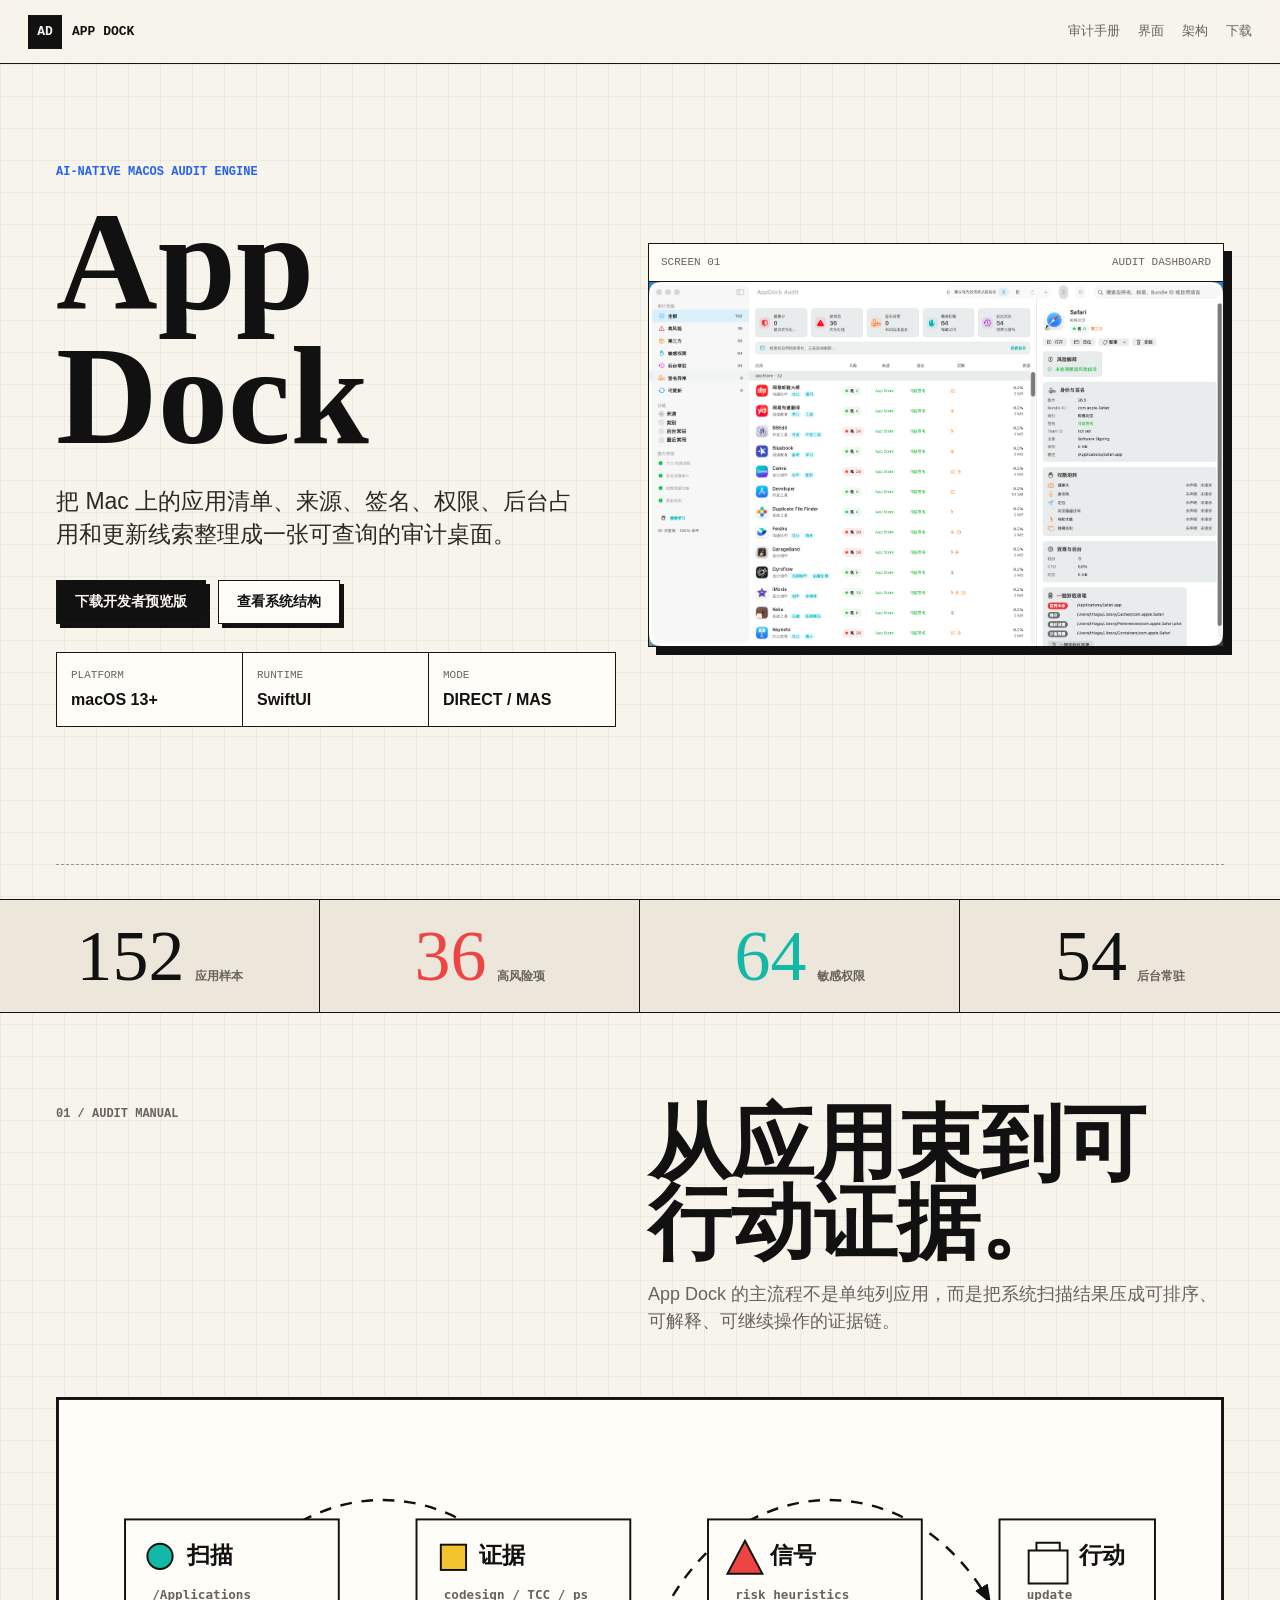
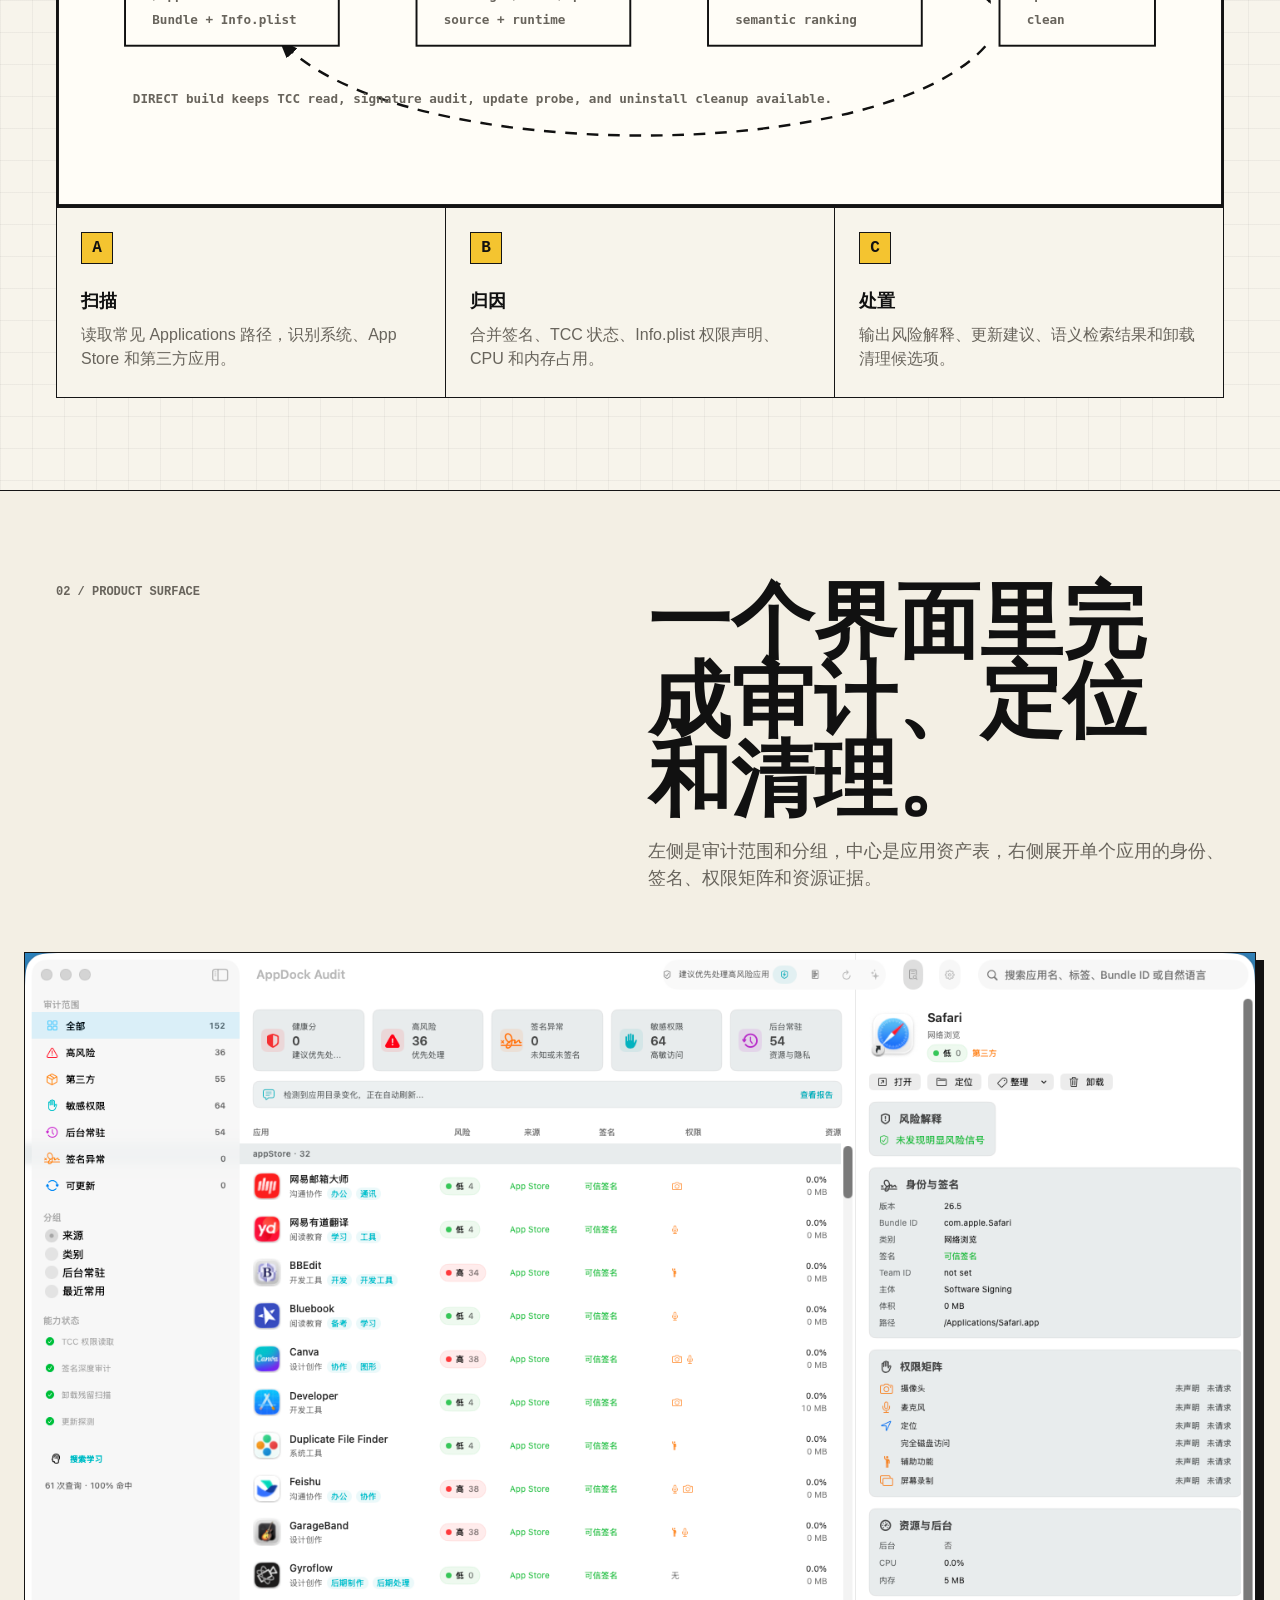
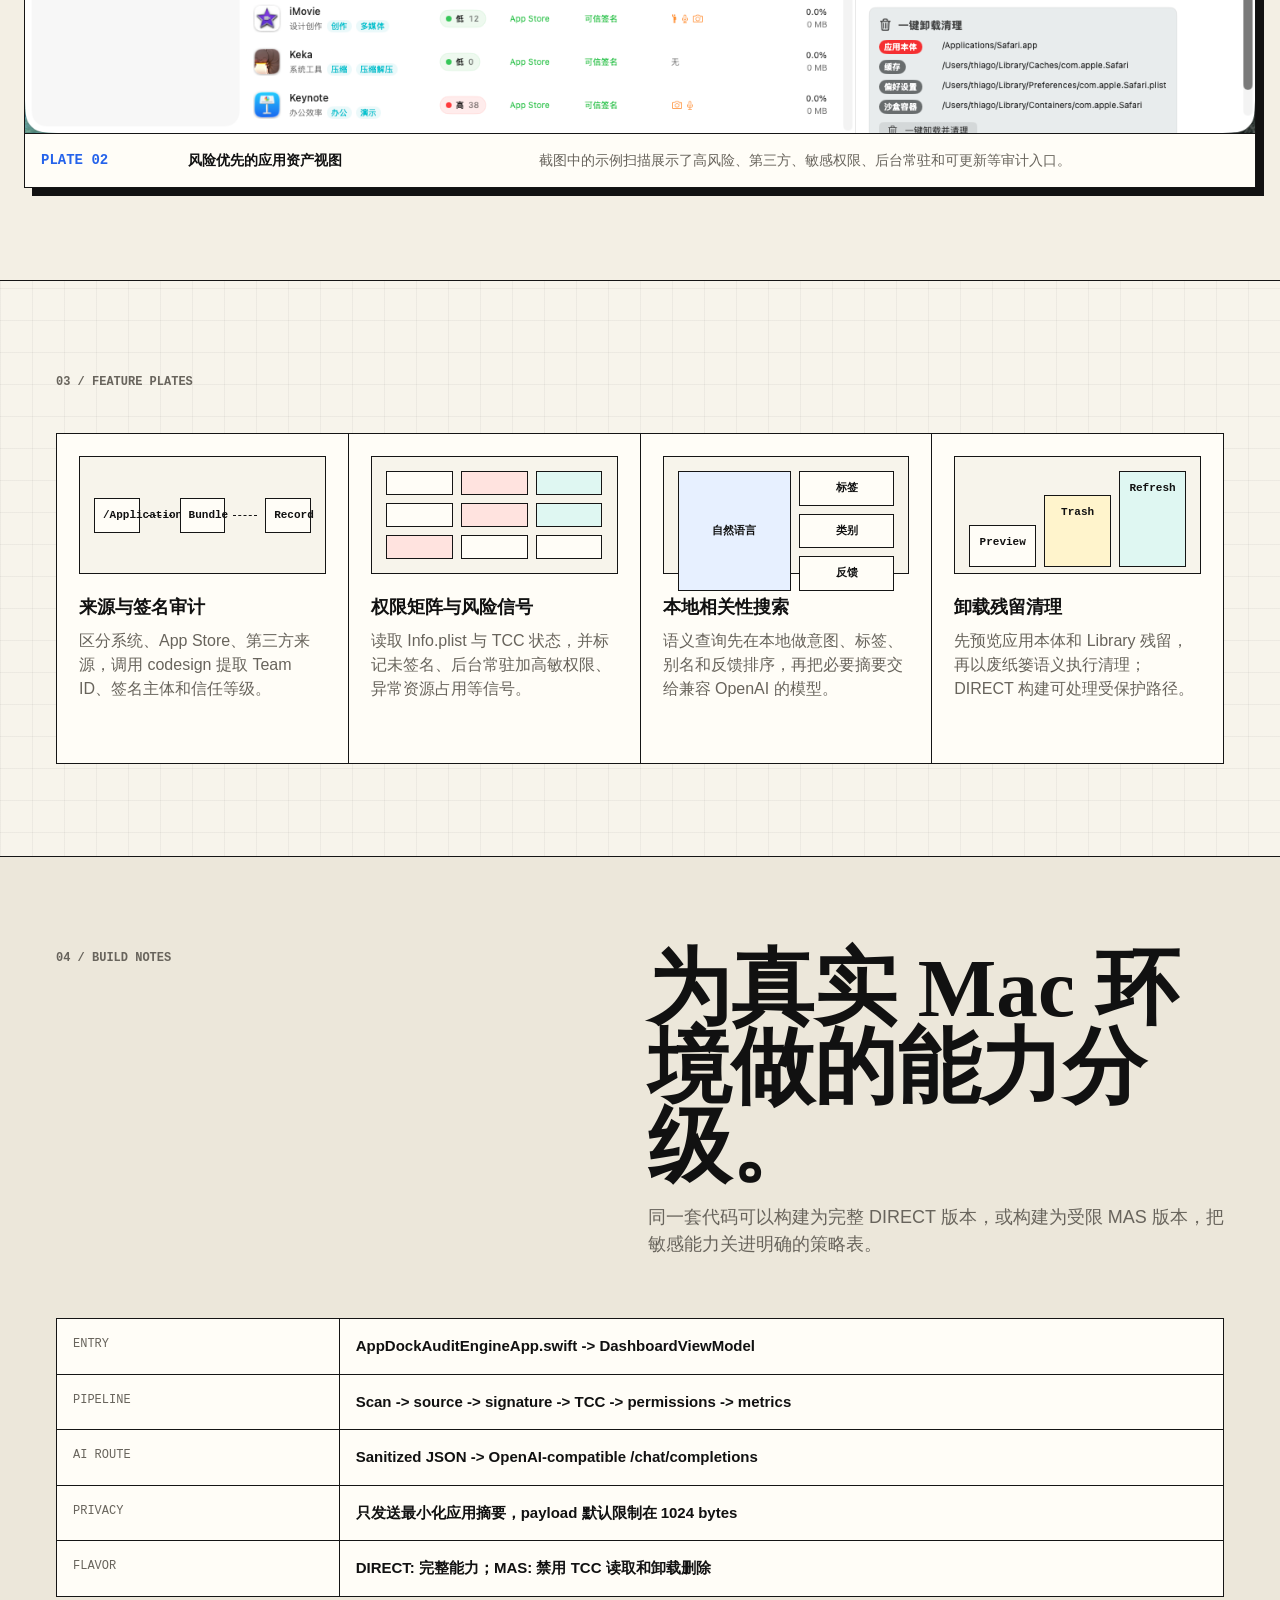
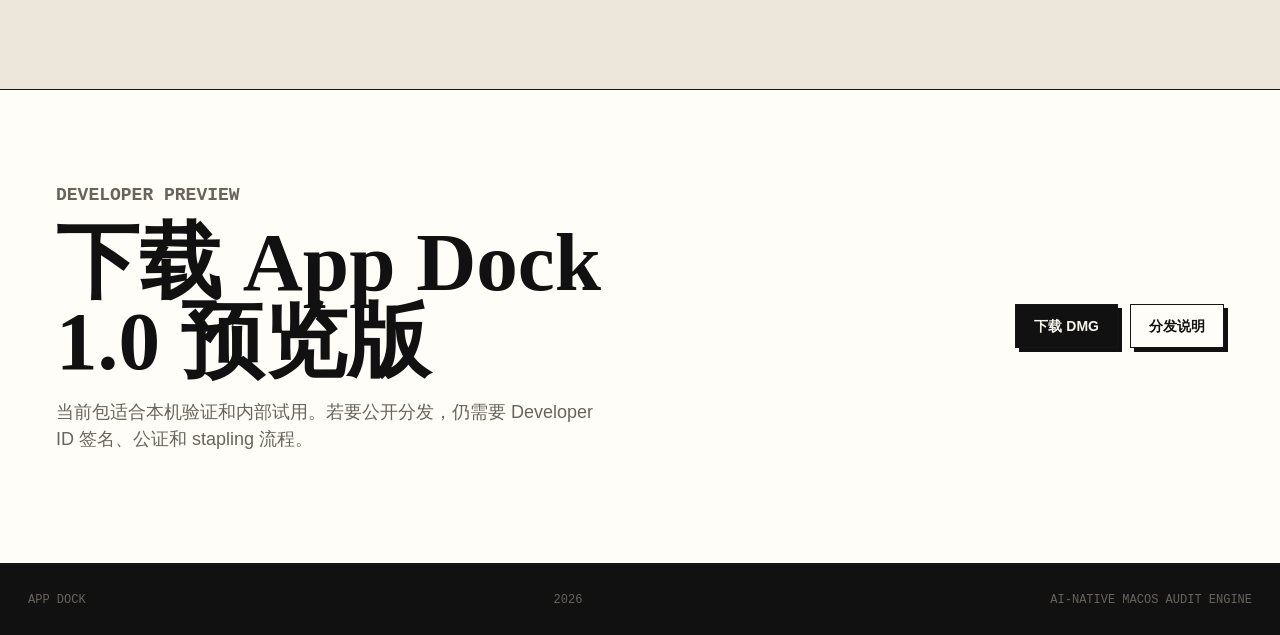
==== site/index.html @ 7a572474 "feat: Add App Dock assets and update project configuration - Added app_dock.png and app-dock dashboa" ====
<!doctype html>
<html lang="zh-CN">
  <head>
    <meta charset="utf-8">
    <meta name="viewport" content="width=device-width, initial-scale=1">
    <title>App Dock - AI-Native macOS App Audit</title>
    <meta
      name="description"
      content="App Dock 是一款 AI-native macOS 应用审计工具，用于扫描应用来源、签名、权限、运行资源，并用语义搜索辅助整理和清理。"
    >
    <meta name="theme-color" content="#f7f4eb">
    <link rel="icon" href="assets/favicon.svg" type="image/svg+xml">
    <link rel="stylesheet" href="styles.css">
    <script>
      document.documentElement.classList.add("js");
    </script>
  </head>
  <body>
    <header class="site-header" aria-label="主导航">
      <a class="wordmark" href="#top" aria-label="App Dock 首页">
        <span class="wordmark-mark">AD</span>
        <span>App Dock</span>
      </a>
      <nav class="nav-links" aria-label="页面导航">
        <a href="#manual">审计手册</a>
        <a href="#screens">界面</a>
        <a href="#architecture">架构</a>
        <a href="#download">下载</a>
      </nav>
    </header>

    <main id="top">
      <section class="hero section-grid">
        <div class="hero-copy reveal">
          <p class="eyebrow">AI-Native macOS Audit Engine</p>
          <h1>App Dock</h1>
          <p class="lede">
            把 Mac 上的应用清单、来源、签名、权限、后台占用和更新线索整理成一张可查询的审计桌面。
          </p>
          <div class="hero-actions">
            <a class="button primary" href="downloads/App-Dock-1.0.dmg">下载开发者预览版</a>
            <a class="button secondary" href="#architecture">查看系统结构</a>
          </div>
          <dl class="hero-facts" aria-label="项目事实">
            <div>
              <dt>Platform</dt>
              <dd>macOS 13+</dd>
            </div>
            <div>
              <dt>Runtime</dt>
              <dd>SwiftUI</dd>
            </div>
            <div>
              <dt>Mode</dt>
              <dd>DIRECT / MAS</dd>
            </div>
          </dl>
        </div>

        <div class="hero-plate reveal" aria-label="App Dock 应用界面截图">
          <div class="plate-label">
            <span>SCREEN 01</span>
            <span>Audit dashboard</span>
          </div>
          <img src="assets/app-dock-dashboard.png" alt="App Dock 审计仪表盘，显示应用列表、风险指标、权限矩阵和一键卸载清理区域">
        </div>
      </section>

      <section class="index-strip" aria-label="示例扫描指标">
        <div>
          <span class="metric-number">152</span>
          <span class="metric-label">应用样本</span>
        </div>
        <div>
          <span class="metric-number danger">36</span>
          <span class="metric-label">高风险项</span>
        </div>
        <div>
          <span class="metric-number accent">64</span>
          <span class="metric-label">敏感权限</span>
        </div>
        <div>
          <span class="metric-number">54</span>
          <span class="metric-label">后台常驻</span>
        </div>
      </section>

      <section id="manual" class="manual-section section-grid">
        <div class="section-kicker reveal">01 / Audit Manual</div>
        <div class="section-heading reveal">
          <h2>从应用束到可行动证据。</h2>
          <p>
            App Dock 的主流程不是单纯列应用，而是把系统扫描结果压成可排序、可解释、可继续操作的证据链。
          </p>
        </div>
        <div class="diagram-panel reveal">
          <img src="assets/audit-loop.svg" alt="App Dock 审计流程图：扫描、证据、信号、行动四个阶段循环">
        </div>
        <div class="chapter-grid reveal">
          <article>
            <span class="chapter-number">A</span>
            <h3>扫描</h3>
            <p>读取常见 Applications 路径，识别系统、App Store 和第三方应用。</p>
          </article>
          <article>
            <span class="chapter-number">B</span>
            <h3>归因</h3>
            <p>合并签名、TCC 状态、Info.plist 权限声明、CPU 和内存占用。</p>
          </article>
          <article>
            <span class="chapter-number">C</span>
            <h3>处置</h3>
            <p>输出风险解释、更新建议、语义检索结果和卸载清理候选项。</p>
          </article>
        </div>
      </section>

      <section id="screens" class="screens-section">
        <div class="section-grid">
          <div class="section-kicker reveal">02 / Product Surface</div>
          <div class="section-heading reveal">
            <h2>一个界面里完成审计、定位和清理。</h2>
            <p>
              左侧是审计范围和分组，中心是应用资产表，右侧展开单个应用的身份、签名、权限矩阵和资源证据。
            </p>
          </div>
        </div>
        <figure class="screenshot-board reveal">
          <img src="assets/app-dock-dashboard.png" alt="App Dock 主界面截图">
          <figcaption>
            <span>Plate 02</span>
            <strong>风险优先的应用资产视图</strong>
            <em>截图中的示例扫描展示了高风险、第三方、敏感权限、后台常驻和可更新等审计入口。</em>
          </figcaption>
        </figure>
      </section>

      <section class="feature-section section-grid">
        <div class="section-kicker reveal">03 / Feature Plates</div>
        <div class="feature-grid">
          <article class="feature-card reveal">
            <div class="mini-diagram source-diagram" aria-hidden="true">
              <span>/Applications</span>
              <i></i>
              <span>Bundle</span>
              <i></i>
              <span>Record</span>
            </div>
            <h3>来源与签名审计</h3>
            <p>区分系统、App Store、第三方来源，调用 codesign 提取 Team ID、签名主体和信任等级。</p>
          </article>
          <article class="feature-card reveal">
            <div class="mini-diagram matrix-diagram" aria-hidden="true">
              <span></span><span></span><span></span>
              <span></span><span></span><span></span>
              <span></span><span></span><span></span>
            </div>
            <h3>权限矩阵与风险信号</h3>
            <p>读取 Info.plist 与 TCC 状态，并标记未签名、后台常驻加高敏权限、异常资源占用等信号。</p>
          </article>
          <article class="feature-card reveal">
            <div class="mini-diagram query-diagram" aria-hidden="true">
              <b>自然语言</b>
              <span>标签</span>
              <span>类别</span>
              <span>反馈</span>
            </div>
            <h3>本地相关性搜索</h3>
            <p>语义查询先在本地做意图、标签、别名和反馈排序，再把必要摘要交给兼容 OpenAI 的模型。</p>
          </article>
          <article class="feature-card reveal">
            <div class="mini-diagram cleanup-diagram" aria-hidden="true">
              <span>Preview</span>
              <span>Trash</span>
              <span>Refresh</span>
            </div>
            <h3>卸载残留清理</h3>
            <p>先预览应用本体和 Library 残留，再以废纸篓语义执行清理；DIRECT 构建可处理受保护路径。</p>
          </article>
        </div>
      </section>

      <section id="architecture" class="architecture-section">
        <div class="section-grid">
          <div class="section-kicker reveal">04 / Build Notes</div>
          <div class="section-heading reveal">
            <h2>为真实 Mac 环境做的能力分级。</h2>
            <p>
              同一套代码可以构建为完整 DIRECT 版本，或构建为受限 MAS 版本，把敏感能力关进明确的策略表。
            </p>
          </div>
          <div class="spec-table reveal" role="table" aria-label="App Dock 技术说明">
            <div role="row">
              <span role="cell">Entry</span>
              <strong role="cell">AppDockAuditEngineApp.swift -> DashboardViewModel</strong>
            </div>
            <div role="row">
              <span role="cell">Pipeline</span>
              <strong role="cell">Scan -> source -> signature -> TCC -> permissions -> metrics</strong>
            </div>
            <div role="row">
              <span role="cell">AI Route</span>
              <strong role="cell">Sanitized JSON -> OpenAI-compatible /chat/completions</strong>
            </div>
            <div role="row">
              <span role="cell">Privacy</span>
              <strong role="cell">只发送最小化应用摘要，payload 默认限制在 1024 bytes</strong>
            </div>
            <div role="row">
              <span role="cell">Flavor</span>
              <strong role="cell">DIRECT: 完整能力；MAS: 禁用 TCC 读取和卸载删除</strong>
            </div>
          </div>
        </div>
      </section>

      <section id="download" class="download-section section-grid">
        <div class="download-copy reveal">
          <p class="eyebrow">Developer Preview</p>
          <h2>下载 App Dock 1.0 预览版</h2>
          <p>
            当前包适合本机验证和内部试用。若要公开分发，仍需要 Developer ID 签名、公证和 stapling 流程。
          </p>
        </div>
        <div class="download-actions reveal">
          <a class="button primary" href="downloads/App-Dock-1.0.dmg">下载 DMG</a>
          <a class="button secondary" href="https://developer.apple.com/documentation/security/notarizing_macos_software_before_distribution">分发说明</a>
        </div>
      </section>
    </main>

    <footer class="site-footer">
      <span>App Dock</span>
      <span>2026</span>
      <span>AI-native macOS audit engine</span>
    </footer>

    <script src="script.js"></script>
  </body>
</html>
---- site/styles.css ----
:root {
  --paper: #f7f4eb;
  --paper-deep: #ece7da;
  --ink: #111111;
  --muted: #68645c;
  --line: #151515;
  --teal: #14b8a6;
  --red: #ef4444;
  --blue: #2563eb;
  --yellow: #f4c430;
  --panel: #fffdf7;
  --shadow: 8px 8px 0 #111111;
}

* {
  box-sizing: border-box;
}

html {
  scroll-behavior: smooth;
}

body {
  margin: 0;
  color: var(--ink);
  background:
    linear-gradient(rgba(17, 17, 17, 0.045) 1px, transparent 1px),
    linear-gradient(90deg, rgba(17, 17, 17, 0.045) 1px, transparent 1px),
    var(--paper);
  background-size: 32px 32px;
  font-family: ui-sans-serif, -apple-system, BlinkMacSystemFont, "SF Pro Text", "PingFang SC", "Segoe UI", sans-serif;
  line-height: 1.5;
}

img {
  display: block;
  max-width: 100%;
}

a {
  color: inherit;
  text-decoration: none;
}

.site-header {
  position: sticky;
  top: 0;
  z-index: 20;
  display: flex;
  align-items: center;
  justify-content: space-between;
  gap: 24px;
  min-height: 64px;
  padding: 0 28px;
  border-bottom: 1px solid var(--line);
  background: rgba(247, 244, 235, 0.92);
  backdrop-filter: blur(14px);
}

.wordmark {
  display: inline-flex;
  align-items: center;
  gap: 10px;
  font-family: ui-monospace, "SFMono-Regular", Menlo, Consolas, monospace;
  font-size: 13px;
  font-weight: 800;
  text-transform: uppercase;
}

.wordmark-mark {
  display: grid;
  place-items: center;
  width: 34px;
  height: 34px;
  border: 1px solid var(--line);
  background: var(--ink);
  color: var(--paper);
}

.nav-links {
  display: flex;
  align-items: center;
  gap: 18px;
  color: var(--muted);
  font-size: 13px;
}

.nav-links a {
  border-bottom: 1px solid transparent;
}

.nav-links a:hover {
  color: var(--ink);
  border-bottom-color: var(--ink);
}

.section-grid {
  display: grid;
  grid-template-columns:
    minmax(24px, 1fr)
    minmax(0, 560px)
    minmax(0, 760px)
    minmax(24px, 1fr);
  column-gap: 32px;
}

.hero {
  min-height: calc(100vh - 64px);
  padding: 54px 0 34px;
  align-items: center;
  border-bottom: 1px solid var(--line);
}

.hero::after {
  content: "";
  grid-column: 2 / 4;
  align-self: end;
  width: 100%;
  height: 1px;
  border-bottom: 1px dashed rgba(17, 17, 17, 0.38);
}

.hero-copy {
  grid-column: 2;
  max-width: 560px;
}

.eyebrow,
.section-kicker,
.plate-label,
.metric-label,
.spec-table span,
.site-footer {
  font-family: ui-monospace, "SFMono-Regular", Menlo, Consolas, monospace;
  letter-spacing: 0;
  text-transform: uppercase;
}

.eyebrow {
  margin: 0 0 14px;
  color: var(--blue);
  font-size: 12px;
  font-weight: 800;
}

h1,
h2,
h3,
p {
  margin-top: 0;
}

h1,
h2 {
  font-family: Georgia, "Times New Roman", "Songti SC", serif;
  font-weight: 700;
  line-height: 0.95;
}

h1 {
  margin-bottom: 22px;
  font-size: clamp(76px, 11vw, 154px);
}

h2 {
  margin-bottom: 18px;
  font-size: clamp(42px, 6.5vw, 86px);
}

h3 {
  margin-bottom: 10px;
  font-size: 18px;
  line-height: 1.25;
}

.lede {
  max-width: 520px;
  margin-bottom: 28px;
  color: #2b2925;
  font-size: 23px;
  line-height: 1.45;
}

.hero-actions,
.download-actions {
  display: flex;
  flex-wrap: wrap;
  gap: 12px;
  margin-bottom: 28px;
}

.button {
  display: inline-flex;
  align-items: center;
  justify-content: center;
  min-height: 44px;
  padding: 0 18px;
  border: 1px solid var(--line);
  box-shadow: 4px 4px 0 var(--ink);
  font-size: 14px;
  font-weight: 800;
  transition: transform 160ms ease, box-shadow 160ms ease, background-color 160ms ease;
}

.button:hover {
  transform: translate(2px, 2px);
  box-shadow: 2px 2px 0 var(--ink);
}

.button.primary {
  background: var(--ink);
  color: var(--paper);
}

.button.secondary {
  background: var(--panel);
}

.hero-facts {
  display: grid;
  grid-template-columns: repeat(3, minmax(0, 1fr));
  gap: 0;
  margin: 0;
  border: 1px solid var(--line);
  background: var(--panel);
}

.hero-facts div {
  min-width: 0;
  padding: 14px;
  border-right: 1px solid var(--line);
}

.hero-facts div:last-child {
  border-right: 0;
}

.hero-facts dt {
  margin-bottom: 5px;
  color: var(--muted);
  font-family: ui-monospace, "SFMono-Regular", Menlo, Consolas, monospace;
  font-size: 11px;
  text-transform: uppercase;
}

.hero-facts dd {
  margin: 0;
  font-weight: 800;
}

.hero-plate {
  grid-column: 3;
  border: 1px solid var(--line);
  background: var(--panel);
  box-shadow: var(--shadow);
}

.plate-label {
  display: flex;
  justify-content: space-between;
  gap: 16px;
  padding: 10px 12px;
  border-bottom: 1px solid var(--line);
  color: var(--muted);
  font-size: 11px;
}

.hero-plate img {
  width: 100%;
  aspect-ratio: 1479 / 938;
  object-fit: cover;
  object-position: left top;
}

.index-strip {
  display: grid;
  grid-template-columns: repeat(4, minmax(0, 1fr));
  border-bottom: 1px solid var(--line);
  background: var(--paper-deep);
}

.index-strip div {
  display: flex;
  align-items: baseline;
  justify-content: center;
  gap: 10px;
  min-height: 104px;
  padding: 20px;
  border-right: 1px solid var(--line);
}

.index-strip div:last-child {
  border-right: 0;
}

.metric-number {
  font-family: Georgia, "Times New Roman", serif;
  font-size: clamp(44px, 6vw, 72px);
  line-height: 1;
}

.metric-number.danger {
  color: var(--red);
}

.metric-number.accent {
  color: var(--teal);
}

.metric-label {
  max-width: 80px;
  color: var(--muted);
  font-size: 12px;
  font-weight: 800;
}

.manual-section,
.feature-section,
.download-section {
  padding: 92px 0;
  border-bottom: 1px solid var(--line);
}

.section-kicker {
  grid-column: 2;
  align-self: start;
  color: var(--muted);
  font-size: 12px;
  font-weight: 800;
}

.section-heading {
  grid-column: 3;
  max-width: 760px;
}

.section-heading p,
.download-copy p {
  max-width: 680px;
  color: var(--muted);
  font-size: 18px;
}

.diagram-panel {
  grid-column: 2 / 4;
  margin-top: 44px;
  border: 1px solid var(--line);
  background: var(--panel);
}

.diagram-panel img {
  width: 100%;
}

.chapter-grid {
  grid-column: 2 / 4;
  display: grid;
  grid-template-columns: repeat(3, minmax(0, 1fr));
  border-right: 1px solid var(--line);
  border-bottom: 1px solid var(--line);
  background: var(--paper);
}

.chapter-grid article {
  min-height: 190px;
  padding: 24px;
  border-top: 1px solid var(--line);
  border-left: 1px solid var(--line);
}

.chapter-number {
  display: inline-grid;
  place-items: center;
  width: 32px;
  height: 32px;
  margin-bottom: 26px;
  border: 1px solid var(--line);
  background: var(--yellow);
  font-family: ui-monospace, "SFMono-Regular", Menlo, Consolas, monospace;
  font-weight: 900;
}

.chapter-grid p,
.feature-card p {
  margin-bottom: 0;
  color: var(--muted);
}

.screens-section {
  padding: 92px 0;
  border-bottom: 1px solid var(--line);
  background: #f3efe4;
}

.screenshot-board {
  width: min(1320px, calc(100% - 48px));
  margin: 42px auto 0;
  border: 1px solid var(--line);
  background: var(--panel);
  box-shadow: var(--shadow);
}

.screenshot-board img {
  width: 100%;
  border-bottom: 1px solid var(--line);
}

.screenshot-board figcaption {
  display: grid;
  grid-template-columns: minmax(96px, 0.28fr) minmax(180px, 0.72fr) minmax(260px, 1.5fr);
  gap: 16px;
  margin: 0;
  padding: 16px;
  color: var(--muted);
  font-size: 14px;
}

.screenshot-board figcaption span {
  color: var(--blue);
  font-family: ui-monospace, "SFMono-Regular", Menlo, Consolas, monospace;
  font-weight: 900;
  text-transform: uppercase;
}

.screenshot-board figcaption strong {
  color: var(--ink);
}

.screenshot-board figcaption em {
  font-style: normal;
}

.feature-grid {
  grid-column: 2 / 4;
  display: grid;
  grid-template-columns: repeat(4, minmax(0, 1fr));
  gap: 0;
  margin-top: 42px;
  border-right: 1px solid var(--line);
  border-bottom: 1px solid var(--line);
}

.feature-card {
  min-height: 330px;
  padding: 22px;
  border-top: 1px solid var(--line);
  border-left: 1px solid var(--line);
  background: var(--panel);
}

.mini-diagram {
  height: 118px;
  margin-bottom: 22px;
  border: 1px solid var(--line);
  background: var(--paper);
}

.source-diagram {
  display: grid;
  grid-template-columns: 1fr 24px 1fr 24px 1fr;
  align-items: center;
  gap: 8px;
  padding: 14px;
}

.source-diagram span,
.cleanup-diagram span,
.query-diagram span,
.query-diagram b {
  min-width: 0;
  border: 1px solid var(--line);
  background: var(--panel);
  padding: 8px;
  font-family: ui-monospace, "SFMono-Regular", Menlo, Consolas, monospace;
  font-size: 11px;
  font-weight: 800;
  text-align: center;
}

.source-diagram i {
  display: block;
  height: 1px;
  border-top: 1px dashed var(--line);
}

.matrix-diagram {
  display: grid;
  grid-template-columns: repeat(3, 1fr);
  gap: 8px;
  padding: 14px;
}

.matrix-diagram span {
  border: 1px solid var(--line);
  background: var(--panel);
}

.matrix-diagram span:nth-child(2),
.matrix-diagram span:nth-child(5),
.matrix-diagram span:nth-child(7) {
  background: #ffe3df;
}

.matrix-diagram span:nth-child(3),
.matrix-diagram span:nth-child(6) {
  background: #dff7f2;
}

.query-diagram {
  display: grid;
  grid-template-columns: 1.2fr 1fr;
  gap: 8px;
  padding: 14px;
}

.query-diagram b {
  grid-row: span 3;
  display: grid;
  place-items: center;
  background: #e7f0ff;
}

.cleanup-diagram {
  display: grid;
  grid-template-columns: repeat(3, 1fr);
  align-items: end;
  gap: 8px;
  padding: 14px;
}

.cleanup-diagram span:nth-child(1) {
  min-height: 42px;
}

.cleanup-diagram span:nth-child(2) {
  min-height: 72px;
  background: #fff4cc;
}

.cleanup-diagram span:nth-child(3) {
  min-height: 96px;
  background: #dff7f2;
}

.architecture-section {
  padding: 92px 0;
  border-bottom: 1px solid var(--line);
  background: var(--paper-deep);
}

.spec-table {
  grid-column: 2 / 4;
  margin-top: 42px;
  border-top: 1px solid var(--line);
  background: var(--panel);
}

.spec-table div {
  display: grid;
  grid-template-columns: minmax(160px, 0.32fr) minmax(0, 1fr);
  border-right: 1px solid var(--line);
  border-bottom: 1px solid var(--line);
  border-left: 1px solid var(--line);
}

.spec-table span,
.spec-table strong {
  padding: 16px;
}

.spec-table span {
  border-right: 1px solid var(--line);
  color: var(--muted);
  font-size: 12px;
}

.spec-table strong {
  font-size: 15px;
}

.download-section {
  align-items: center;
  background: var(--panel);
}

.download-copy {
  grid-column: 2 / 3;
}

.download-actions {
  grid-column: 3 / 4;
  justify-content: end;
  margin-bottom: 0;
}

.site-footer {
  display: flex;
  flex-wrap: wrap;
  justify-content: space-between;
  gap: 12px;
  padding: 26px 28px;
  border-top: 1px solid var(--line);
  color: var(--muted);
  background: var(--ink);
  font-size: 12px;
}

.js .reveal {
  opacity: 0;
  transform: translateY(18px);
  transition: opacity 600ms ease, transform 600ms ease;
}

.js .reveal.is-visible {
  opacity: 1;
  transform: translateY(0);
}

@media (prefers-reduced-motion: reduce) {
  html {
    scroll-behavior: auto;
  }

  *,
  *::before,
  *::after {
    animation-duration: 1ms !important;
    animation-iteration-count: 1 !important;
    transition-duration: 1ms !important;
  }

  .js .reveal {
    opacity: 1;
    transform: none;
  }
}

@media (max-width: 1120px) {
  .section-grid {
    grid-template-columns: 24px 1fr 24px;
  }

  .hero {
    row-gap: 34px;
  }

  .hero-copy,
  .hero-plate,
  .section-kicker,
  .section-heading,
  .diagram-panel,
  .chapter-grid,
  .feature-grid,
  .spec-table,
  .download-copy,
  .download-actions {
    grid-column: 2;
  }

  .hero::after {
    grid-column: 2;
  }

  .feature-grid {
    grid-template-columns: repeat(2, minmax(0, 1fr));
  }

  .download-actions {
    justify-content: start;
    margin-top: 18px;
  }
}

@media (max-width: 760px) {
  .site-header {
    align-items: flex-start;
    flex-direction: column;
    min-height: 0;
    padding: 14px 18px;
  }

  .nav-links {
    width: 100%;
    overflow-x: auto;
    padding-bottom: 2px;
  }

  .hero {
    min-height: auto;
    padding-top: 38px;
  }

  h1 {
    font-size: clamp(64px, 21vw, 104px);
  }

  h2 {
    font-size: clamp(38px, 13vw, 62px);
  }

  .lede {
    font-size: 19px;
  }

  .hero-facts,
  .index-strip,
  .chapter-grid,
  .feature-grid {
    grid-template-columns: 1fr;
  }

  .hero-facts div {
    border-right: 0;
    border-bottom: 1px solid var(--line);
  }

  .hero-facts div:last-child {
    border-bottom: 0;
  }

  .index-strip div {
    justify-content: flex-start;
    min-height: 88px;
    border-right: 0;
    border-bottom: 1px solid var(--line);
  }

  .index-strip div:last-child {
    border-bottom: 0;
  }

  .manual-section,
  .feature-section,
  .screens-section,
  .architecture-section,
  .download-section {
    padding: 62px 0;
  }

  .screenshot-board {
    width: calc(100% - 32px);
    box-shadow: 5px 5px 0 var(--ink);
  }

  .screenshot-board figcaption,
  .spec-table div {
    grid-template-columns: 1fr;
  }

  .spec-table span {
    border-right: 0;
    border-bottom: 1px solid var(--line);
  }

  .button {
    width: 100%;
  }
}
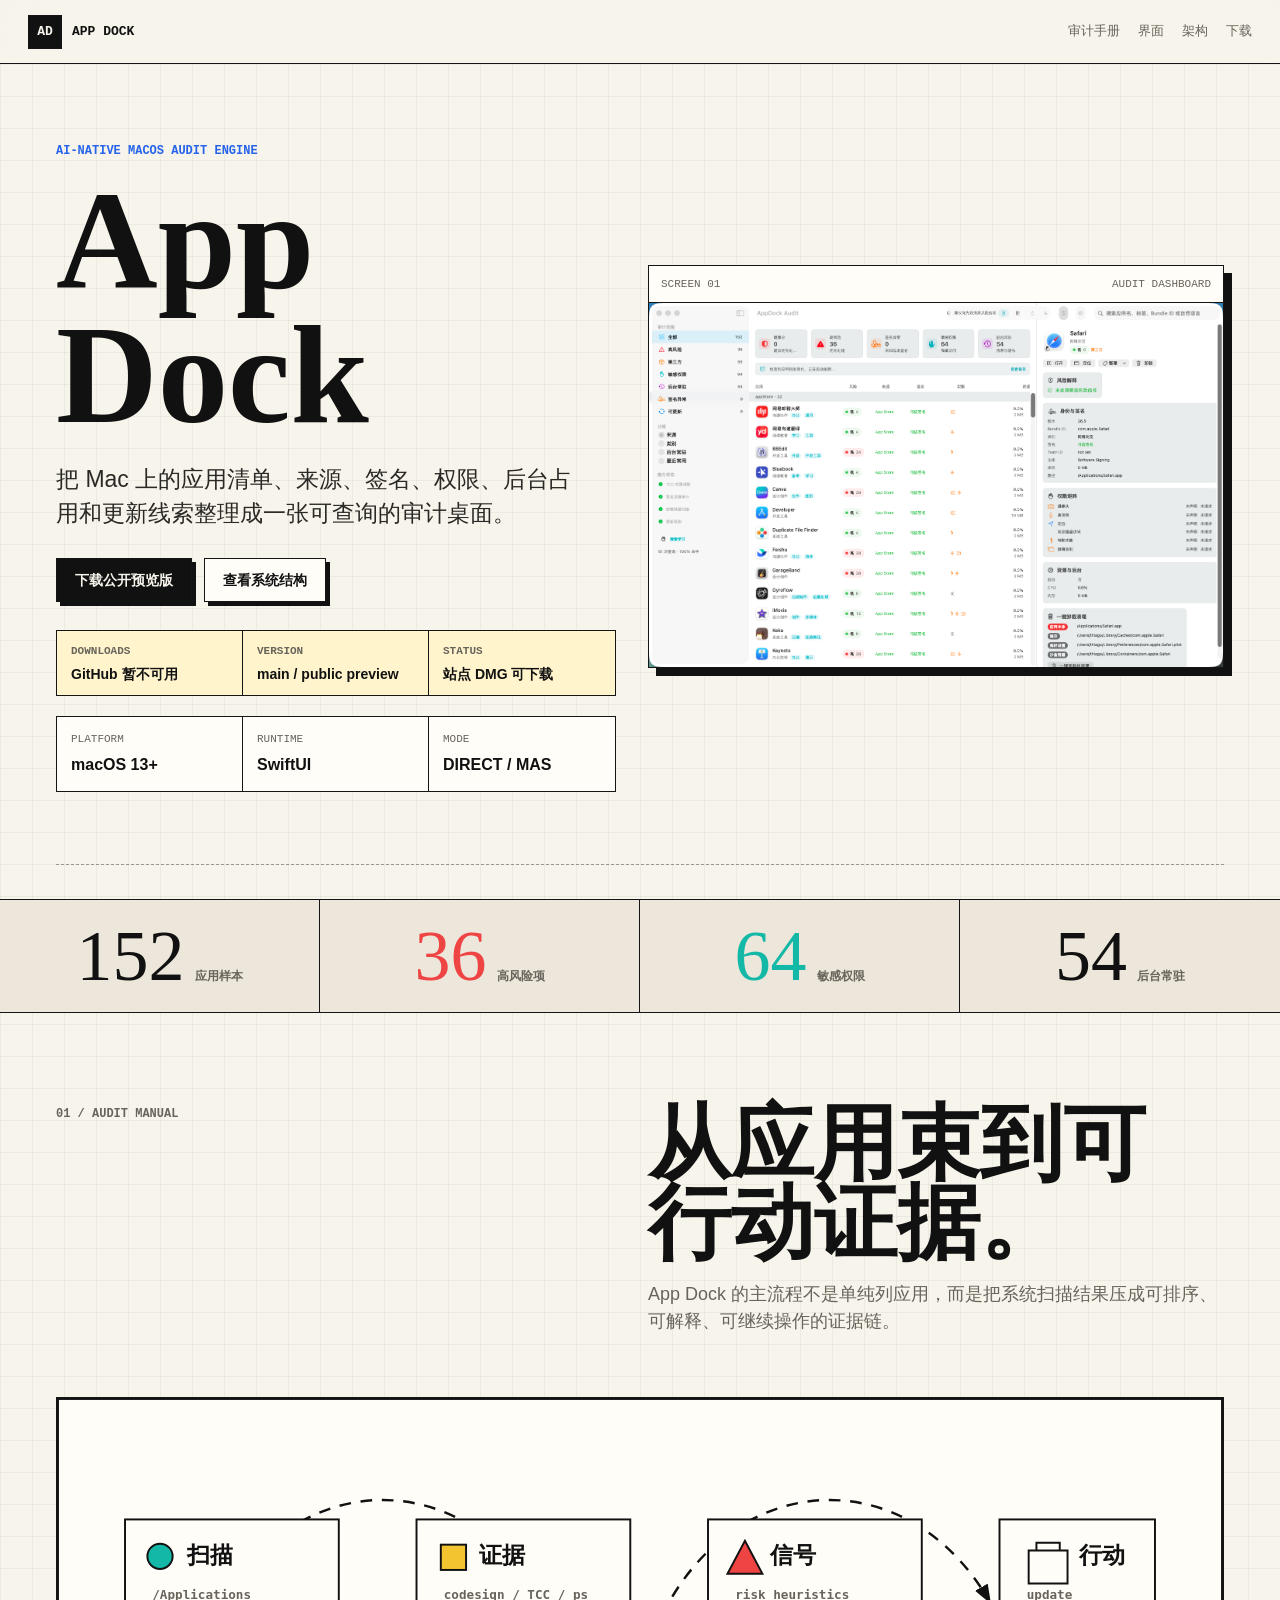
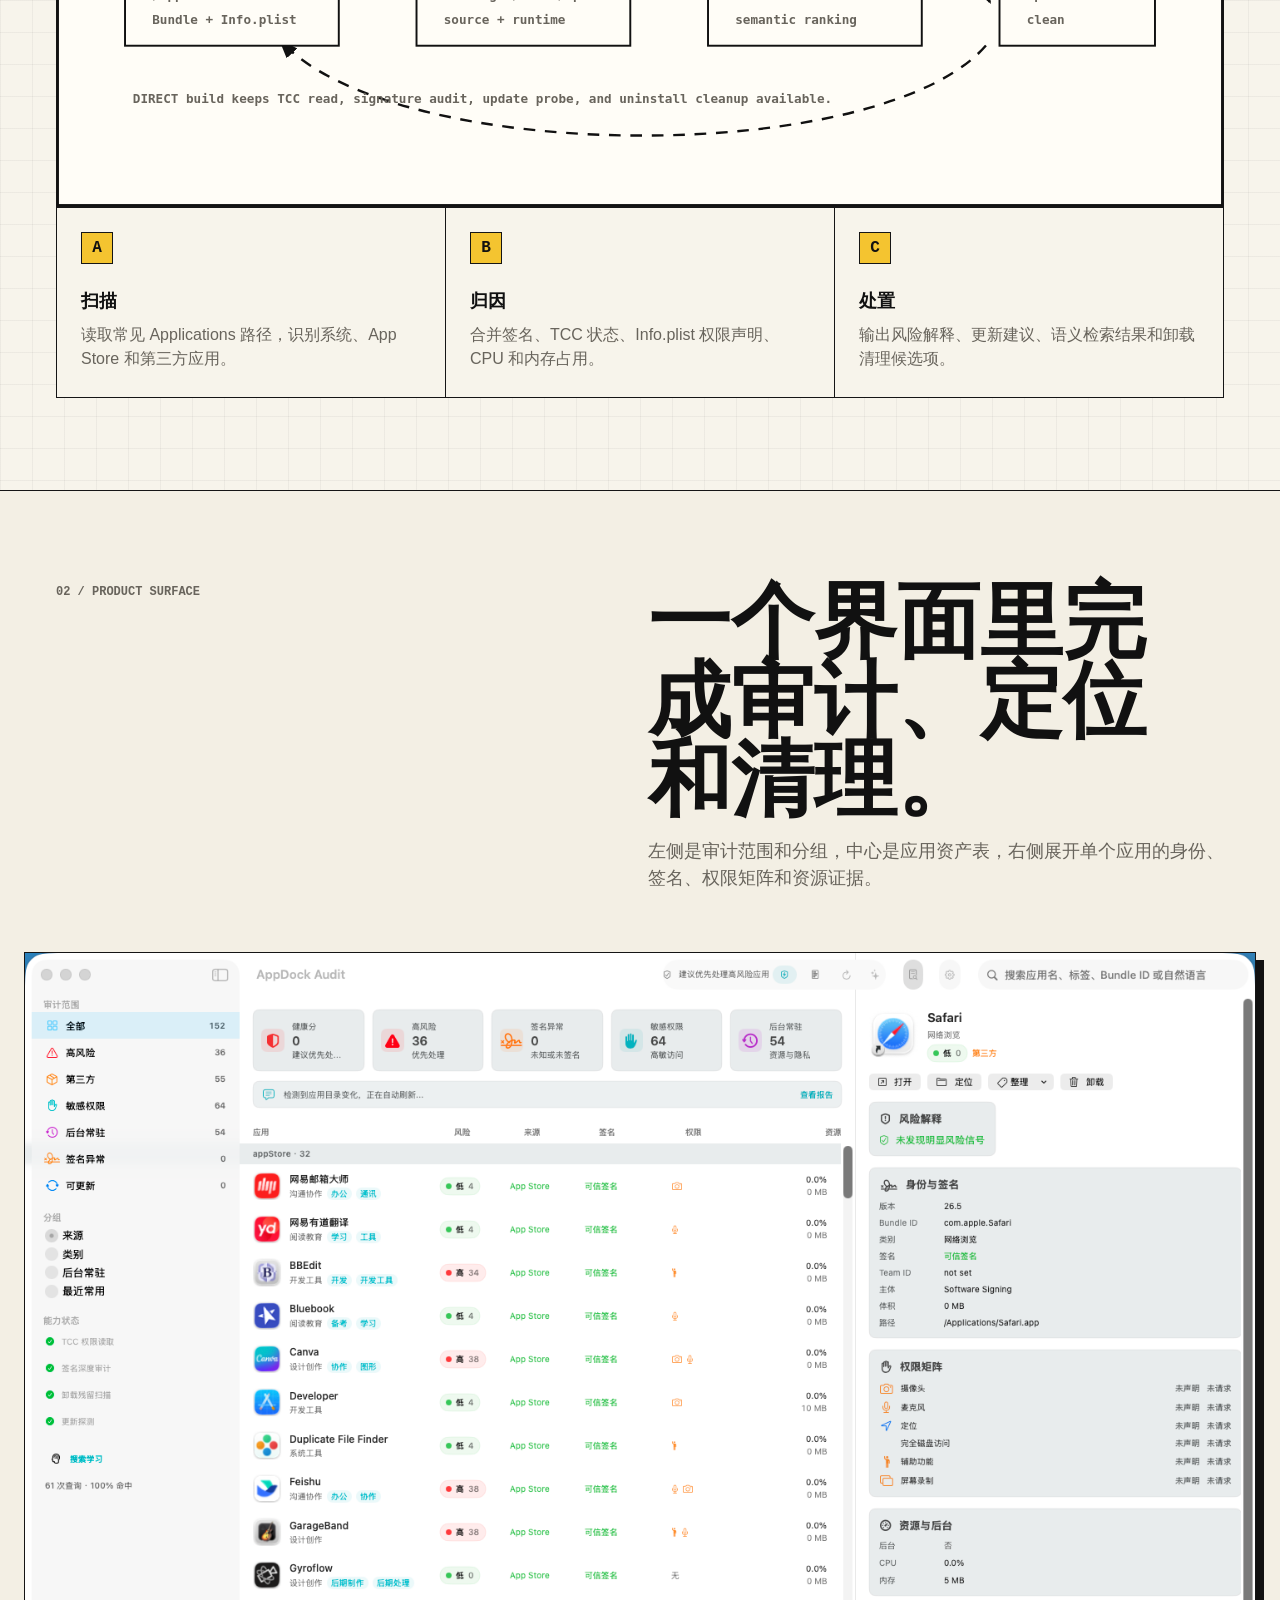
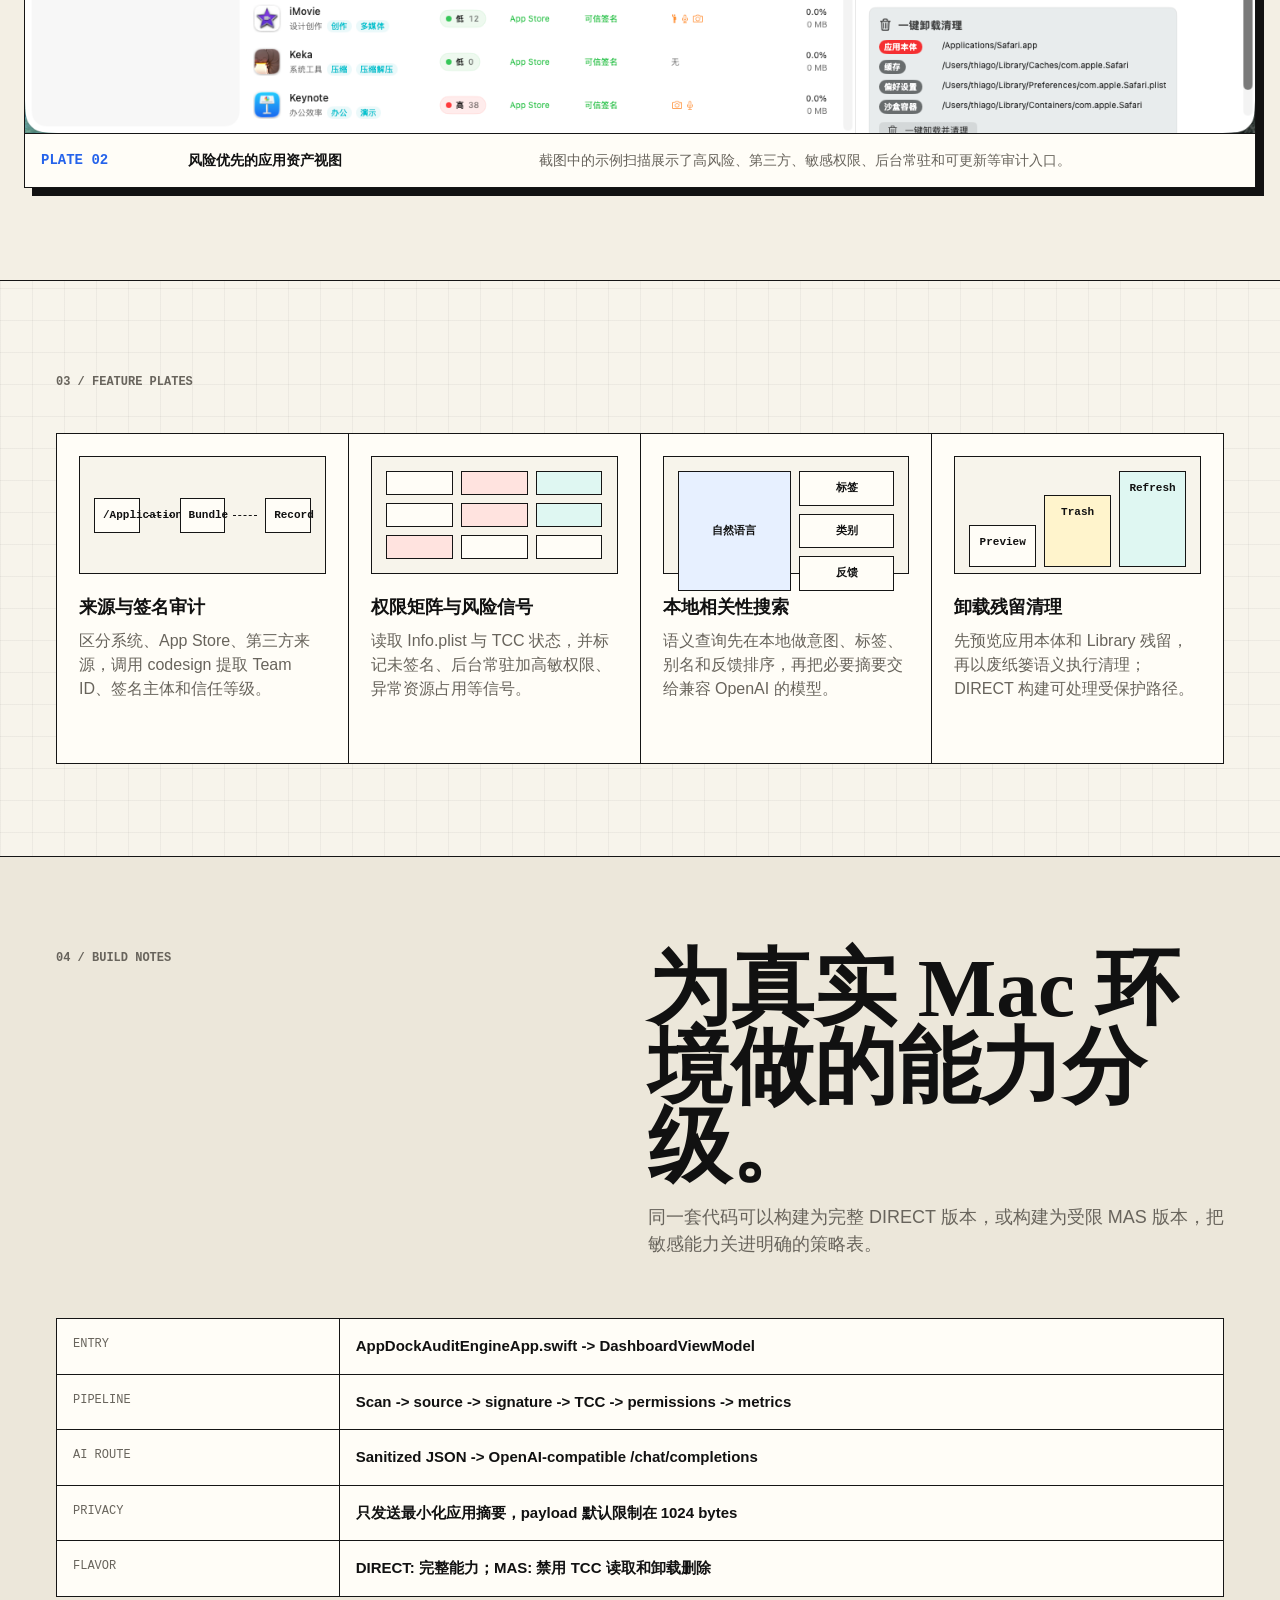
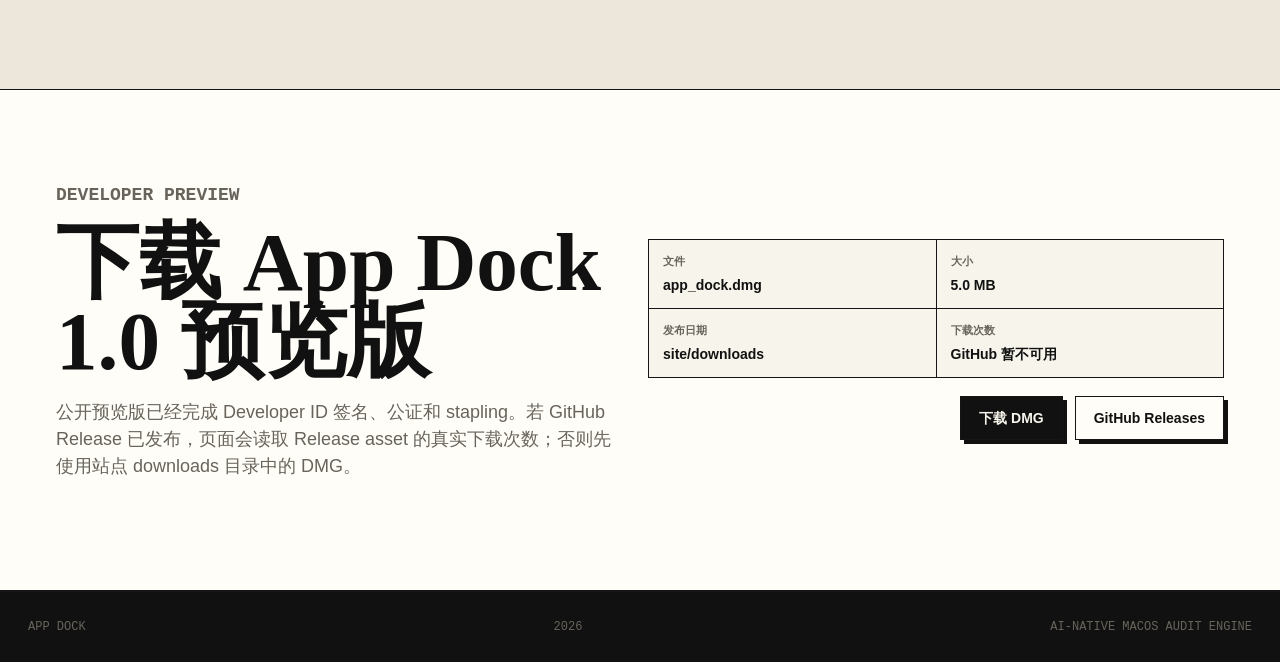
==== commit 223aea75: "feat: Update site with release information and download links, add new assets" ====
--- a/site/index.html
+++ b/site/index.html
@@ -6,7 +6,7 @@
     <title>App Dock - AI-Native macOS App Audit</title>
     <meta
       name="description"
-      content="App Dock 是一款 AI-native macOS 应用审计工具，用于扫描应用来源、签名、权限、运行资源，并用语义搜索辅助整理和清理。"
+      content="App Dock 是一款 AI-native macOS 应用审计工具，公开预览版已完成 Developer ID 签名、公证和 stapling，可从 GitHub Release 下载。"
     >
     <meta name="theme-color" content="#f7f4eb">
     <link rel="icon" href="assets/favicon.svg" type="image/svg+xml">
@@ -38,8 +38,22 @@
             把 Mac 上的应用清单、来源、签名、权限、后台占用和更新线索整理成一张可查询的审计桌面。
           </p>
           <div class="hero-actions">
-            <a class="button primary" href="downloads/App-Dock-1.0.dmg">下载开发者预览版</a>
+            <a class="button primary" href="https://github.com/REPOSITORY_OWNER/app_dock/releases" data-release-download>下载公开预览版</a>
             <a class="button secondary" href="#architecture">查看系统结构</a>
+          </div>
+          <div class="release-panel" aria-live="polite">
+            <div>
+              <span>Downloads</span>
+              <strong data-release-count>读取中</strong>
+            </div>
+            <div>
+              <span>Version</span>
+              <strong data-release-version>GitHub Release</strong>
+            </div>
+            <div>
+              <span>Status</span>
+              <strong data-release-status>公开预览版</strong>
+            </div>
           </div>
           <dl class="hero-facts" aria-label="项目事实">
             <div>
@@ -219,12 +233,32 @@
           <p class="eyebrow">Developer Preview</p>
           <h2>下载 App Dock 1.0 预览版</h2>
           <p>
-            当前包适合本机验证和内部试用。若要公开分发，仍需要 Developer ID 签名、公证和 stapling 流程。
+            公开预览版已经完成 Developer ID 签名、公证和 stapling。若 GitHub Release 已发布，页面会读取 Release asset 的真实下载次数；否则先使用站点 downloads 目录中的 DMG。
           </p>
         </div>
-        <div class="download-actions reveal">
-          <a class="button primary" href="downloads/App-Dock-1.0.dmg">下载 DMG</a>
-          <a class="button secondary" href="https://developer.apple.com/documentation/security/notarizing_macos_software_before_distribution">分发说明</a>
+        <div class="download-panel reveal">
+          <div class="release-ledger" aria-live="polite">
+            <div>
+              <span>文件</span>
+              <strong data-release-filename>正在读取 GitHub Release</strong>
+            </div>
+            <div>
+              <span>大小</span>
+              <strong data-release-size>--</strong>
+            </div>
+            <div>
+              <span>发布日期</span>
+              <strong data-release-date>--</strong>
+            </div>
+            <div>
+              <span>下载次数</span>
+              <strong data-release-count>读取中</strong>
+            </div>
+          </div>
+          <div class="download-actions">
+            <a class="button primary" href="https://github.com/REPOSITORY_OWNER/app_dock/releases" data-release-download>下载 DMG</a>
+            <a class="button secondary" href="https://github.com/REPOSITORY_OWNER/app_dock/releases" data-release-link>GitHub Releases</a>
+          </div>
         </div>
       </section>
     </main>
--- a/site/styles.css
+++ b/site/styles.css
@@ -216,6 +216,44 @@
   background: var(--panel);
 }
 
+.release-panel {
+  display: grid;
+  grid-template-columns: repeat(3, minmax(0, 1fr));
+  margin-bottom: 20px;
+  border: 1px solid var(--line);
+  background: #fff4cc;
+}
+
+.release-panel div {
+  min-width: 0;
+  padding: 12px 14px;
+  border-right: 1px solid var(--line);
+}
+
+.release-panel div:last-child {
+  border-right: 0;
+}
+
+.release-panel span,
+.release-ledger span {
+  display: block;
+  margin-bottom: 6px;
+  color: var(--muted);
+  font-family: ui-monospace, "SFMono-Regular", Menlo, Consolas, monospace;
+  font-size: 11px;
+  font-weight: 800;
+  text-transform: uppercase;
+}
+
+.release-panel strong,
+.release-ledger strong {
+  display: block;
+  min-width: 0;
+  overflow-wrap: anywhere;
+  font-size: 14px;
+  line-height: 1.25;
+}
+
 .hero-facts {
   display: grid;
   grid-template-columns: repeat(3, minmax(0, 1fr));
@@ -587,8 +625,27 @@
   grid-column: 2 / 3;
 }
 
+.download-panel {
+  grid-column: 3 / 4;
+}
+
+.release-ledger {
+  display: grid;
+  grid-template-columns: repeat(2, minmax(0, 1fr));
+  margin-bottom: 18px;
+  border-top: 1px solid var(--line);
+  border-left: 1px solid var(--line);
+  background: var(--paper);
+}
+
+.release-ledger div {
+  min-width: 0;
+  padding: 14px;
+  border-right: 1px solid var(--line);
+  border-bottom: 1px solid var(--line);
+}
+
 .download-actions {
-  grid-column: 3 / 4;
   justify-content: end;
   margin-bottom: 0;
 }
@@ -653,7 +710,7 @@
   .feature-grid,
   .spec-table,
   .download-copy,
-  .download-actions {
+  .download-panel {
     grid-column: 2;
   }
 
@@ -703,10 +760,20 @@
   }
 
   .hero-facts,
+  .release-panel,
   .index-strip,
   .chapter-grid,
   .feature-grid {
     grid-template-columns: 1fr;
+  }
+
+  .release-panel div {
+    border-right: 0;
+    border-bottom: 1px solid var(--line);
+  }
+
+  .release-panel div:last-child {
+    border-bottom: 0;
   }
 
   .hero-facts div {
@@ -743,7 +810,8 @@
   }
 
   .screenshot-board figcaption,
-  .spec-table div {
+  .spec-table div,
+  .release-ledger {
     grid-template-columns: 1fr;
   }
 
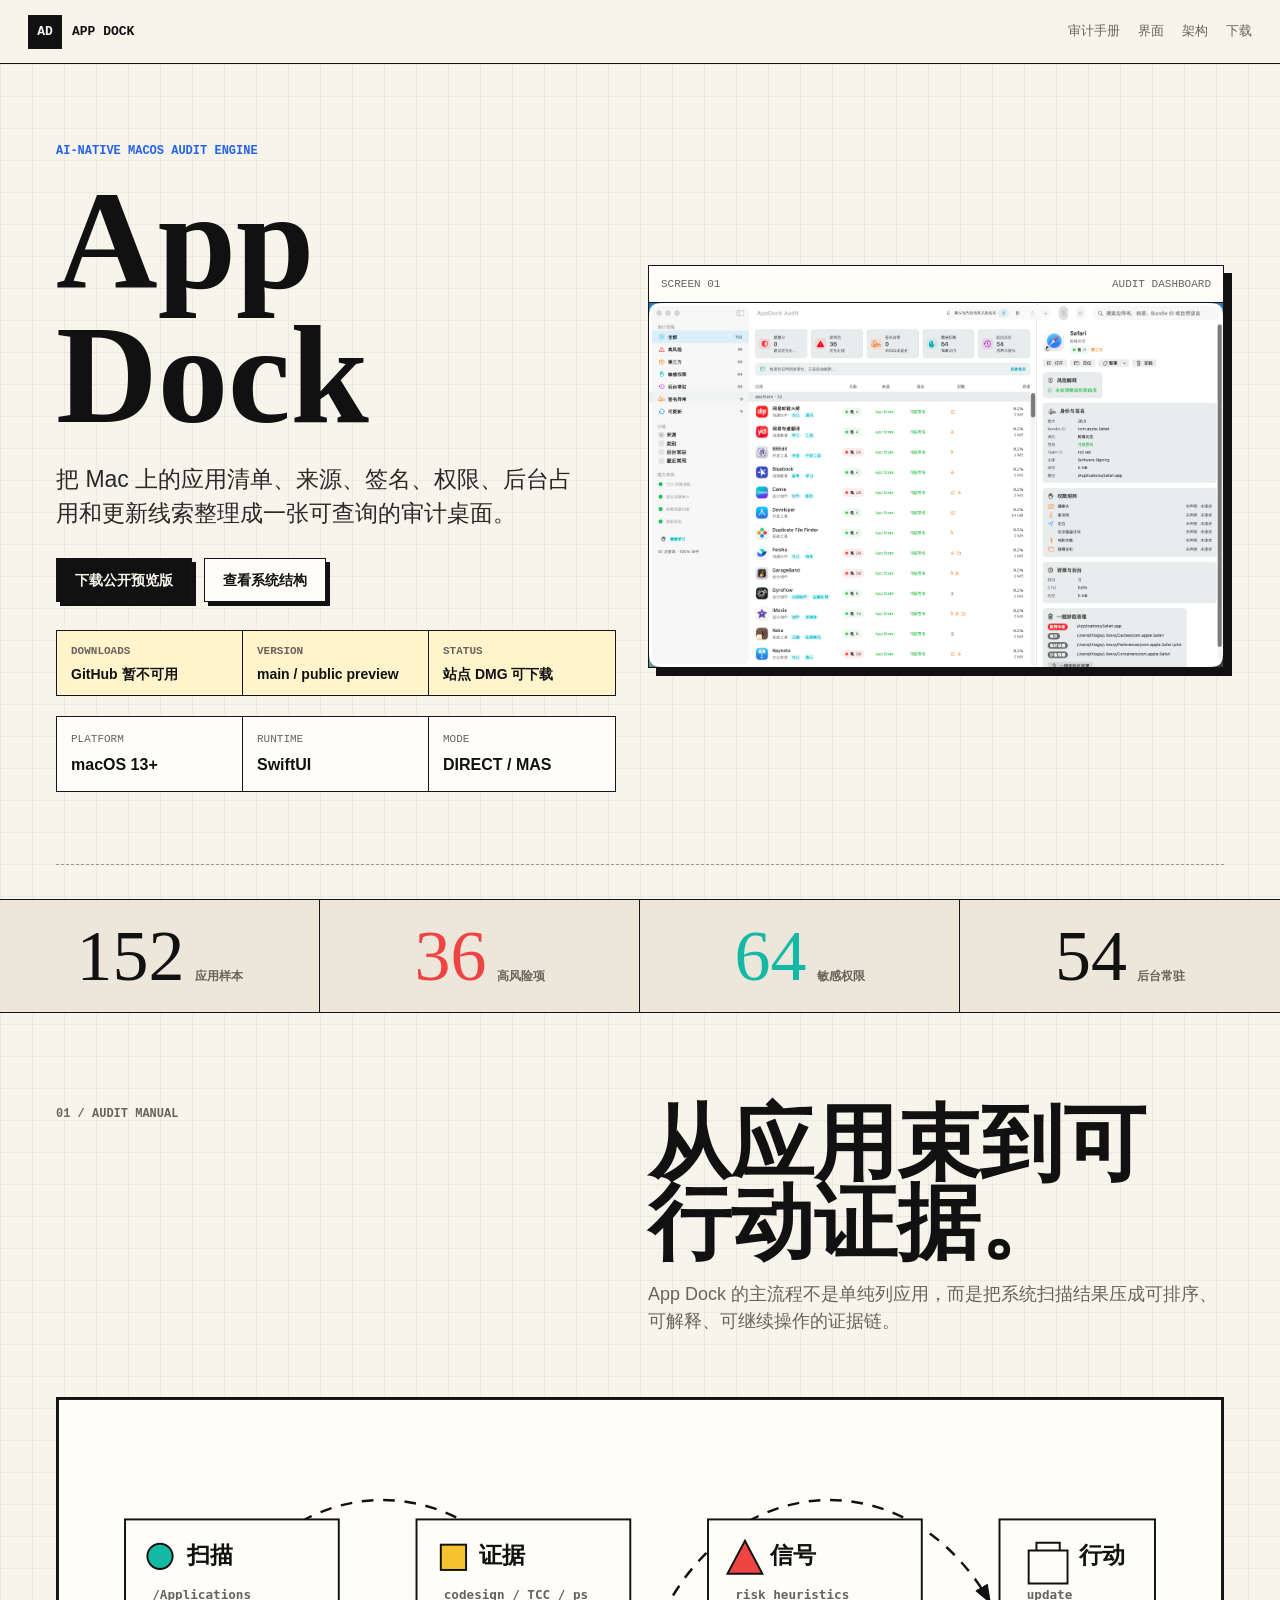
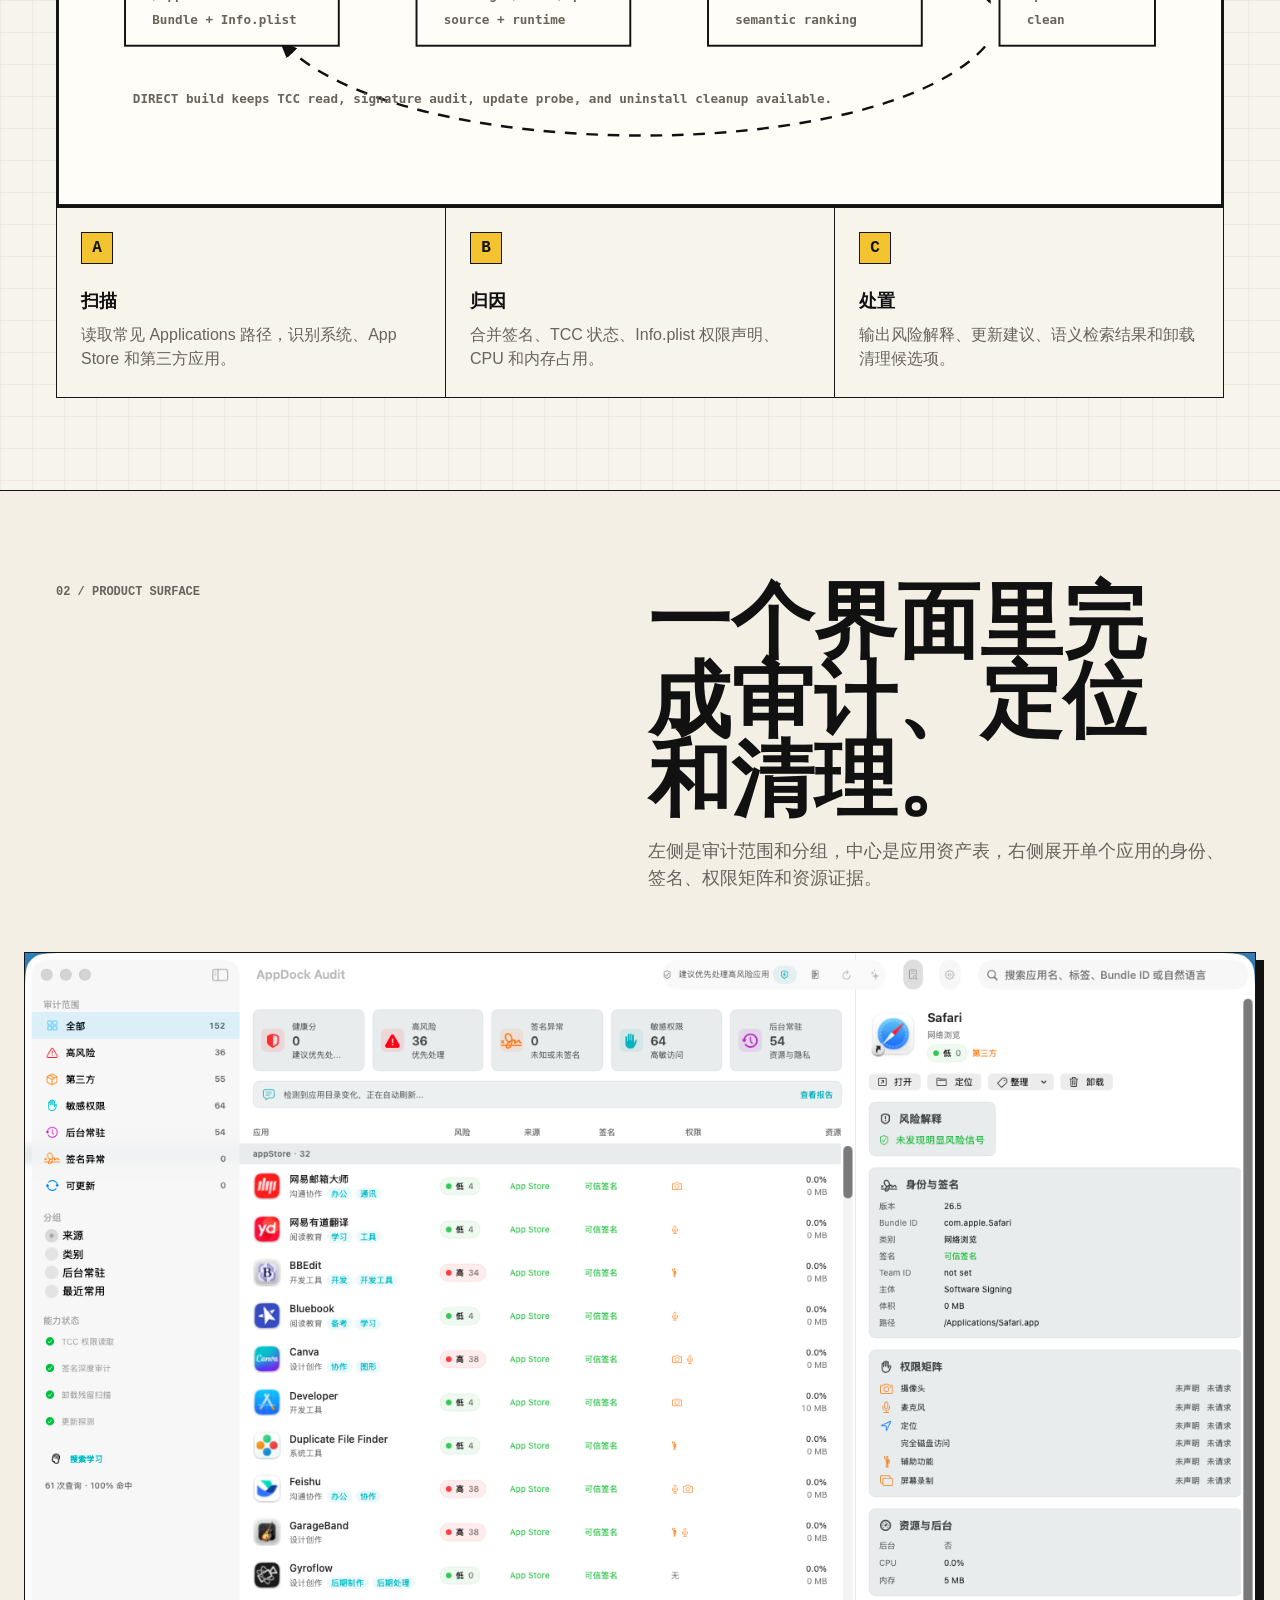
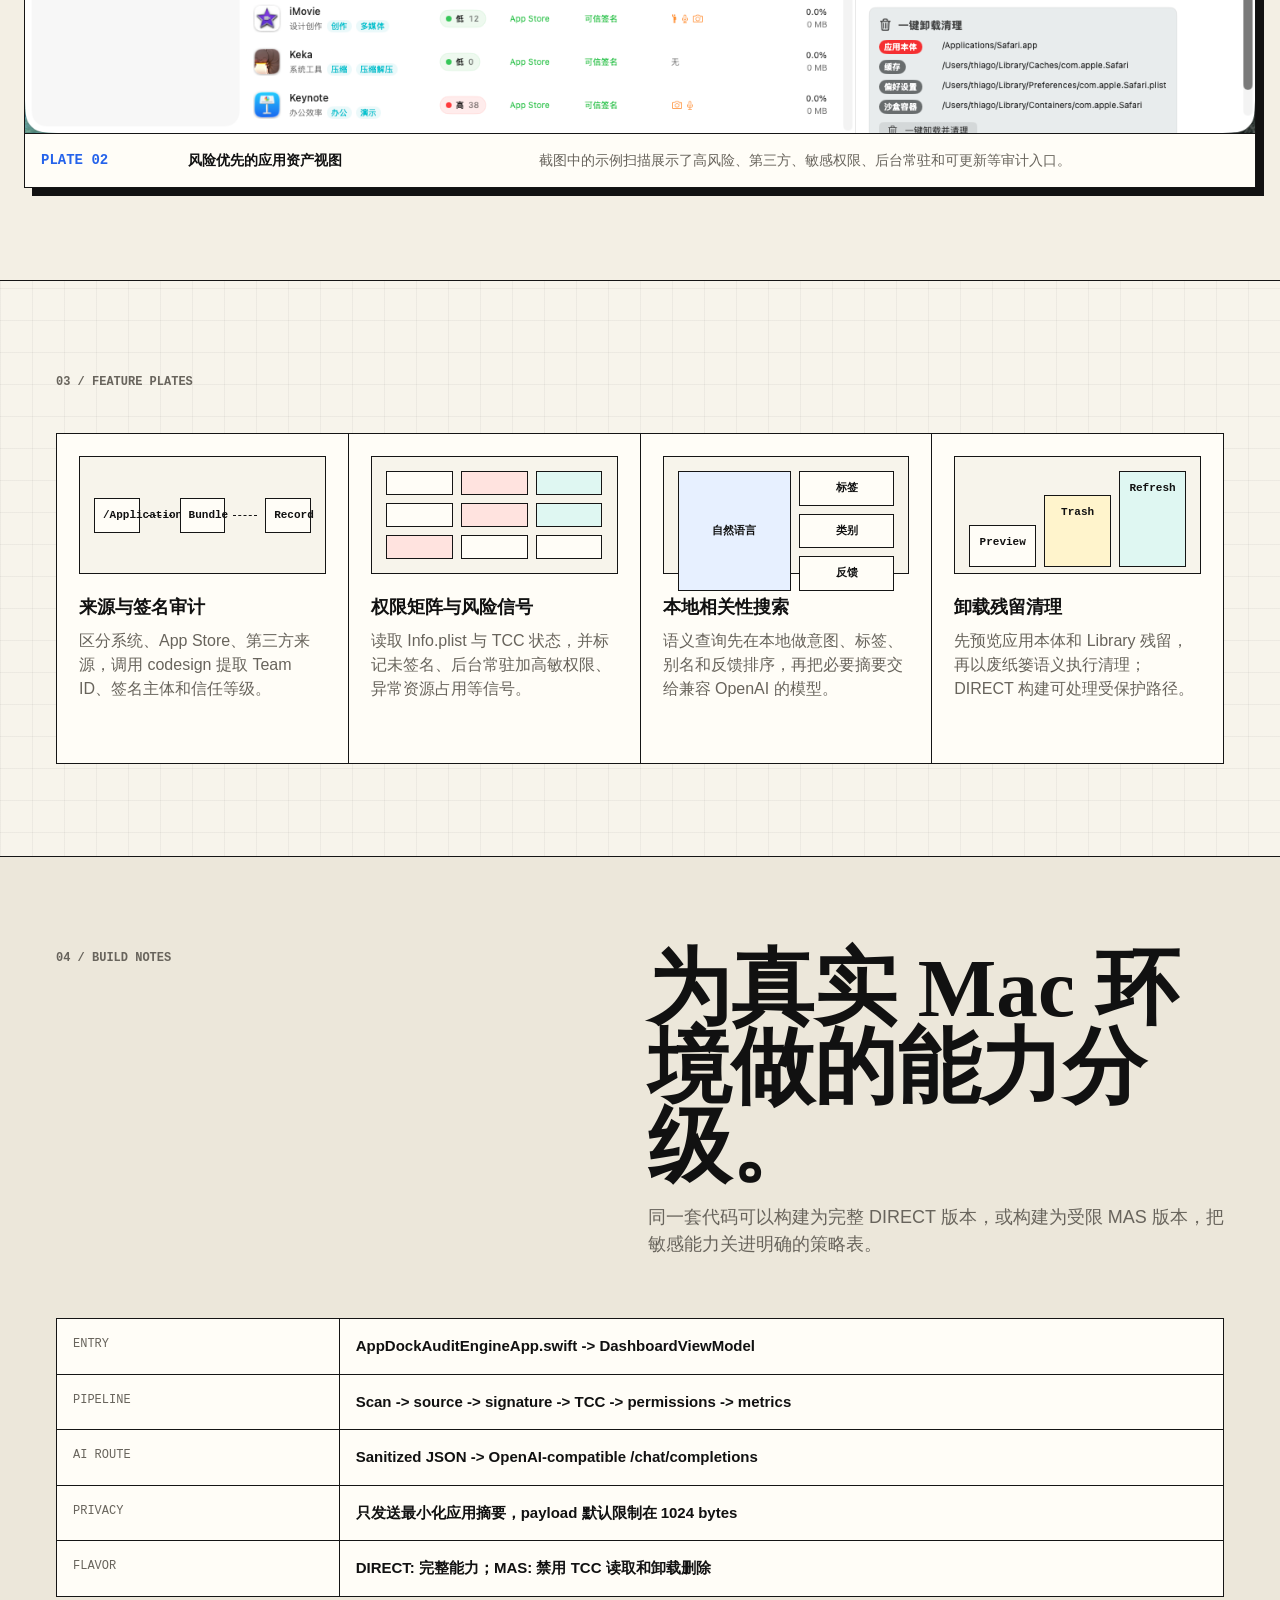
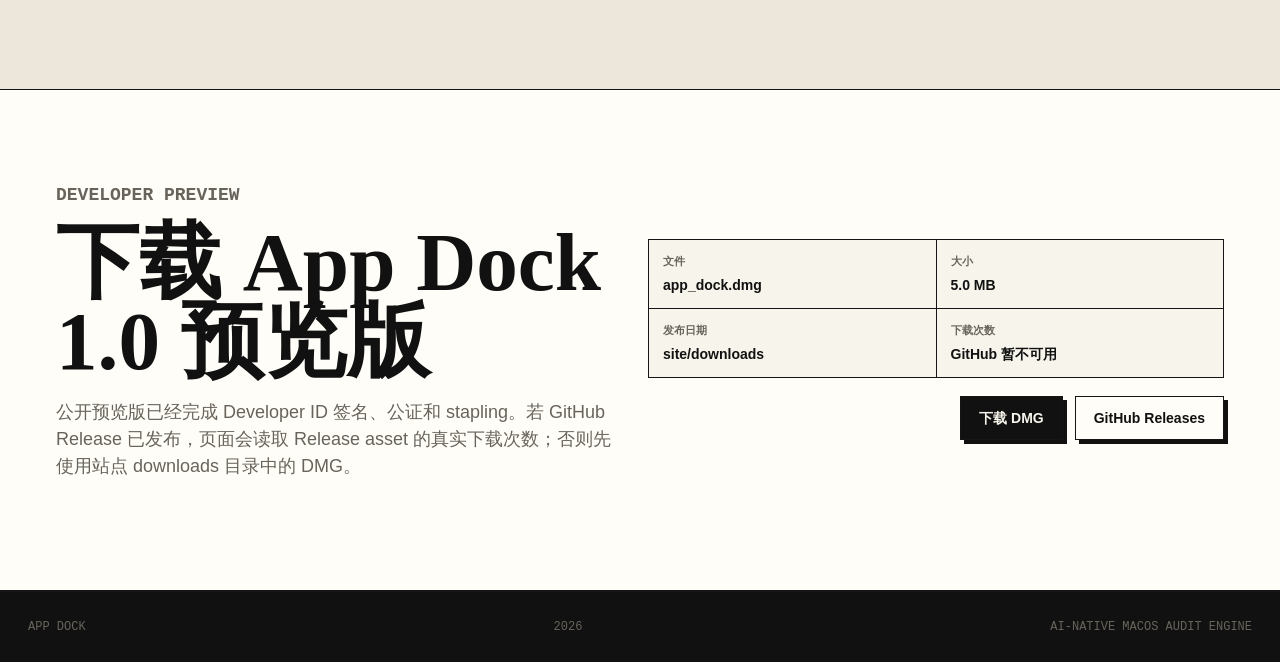
==== commit 7d749723: "feat: Update site with release information and download links, add new assets" ====
--- a/site/index.html
+++ b/site/index.html
@@ -38,7 +38,7 @@
             把 Mac 上的应用清单、来源、签名、权限、后台占用和更新线索整理成一张可查询的审计桌面。
           </p>
           <div class="hero-actions">
-            <a class="button primary" href="https://github.com/REPOSITORY_OWNER/app_dock/releases" data-release-download>下载公开预览版</a>
+            <a class="button primary" href="https://github.com/thiagoisgood/app_dock/releases" data-release-download>下载公开预览版</a>
             <a class="button secondary" href="#architecture">查看系统结构</a>
           </div>
           <div class="release-panel" aria-live="polite">
@@ -256,8 +256,8 @@
             </div>
           </div>
           <div class="download-actions">
-            <a class="button primary" href="https://github.com/REPOSITORY_OWNER/app_dock/releases" data-release-download>下载 DMG</a>
-            <a class="button secondary" href="https://github.com/REPOSITORY_OWNER/app_dock/releases" data-release-link>GitHub Releases</a>
+            <a class="button primary" href="https://github.com/thiagoisgood/app_dock/releases" data-release-download>下载 DMG</a>
+            <a class="button secondary" href="https://github.com/thiagoisgood/app_dock/releases" data-release-link>GitHub Releases</a>
           </div>
         </div>
       </section>
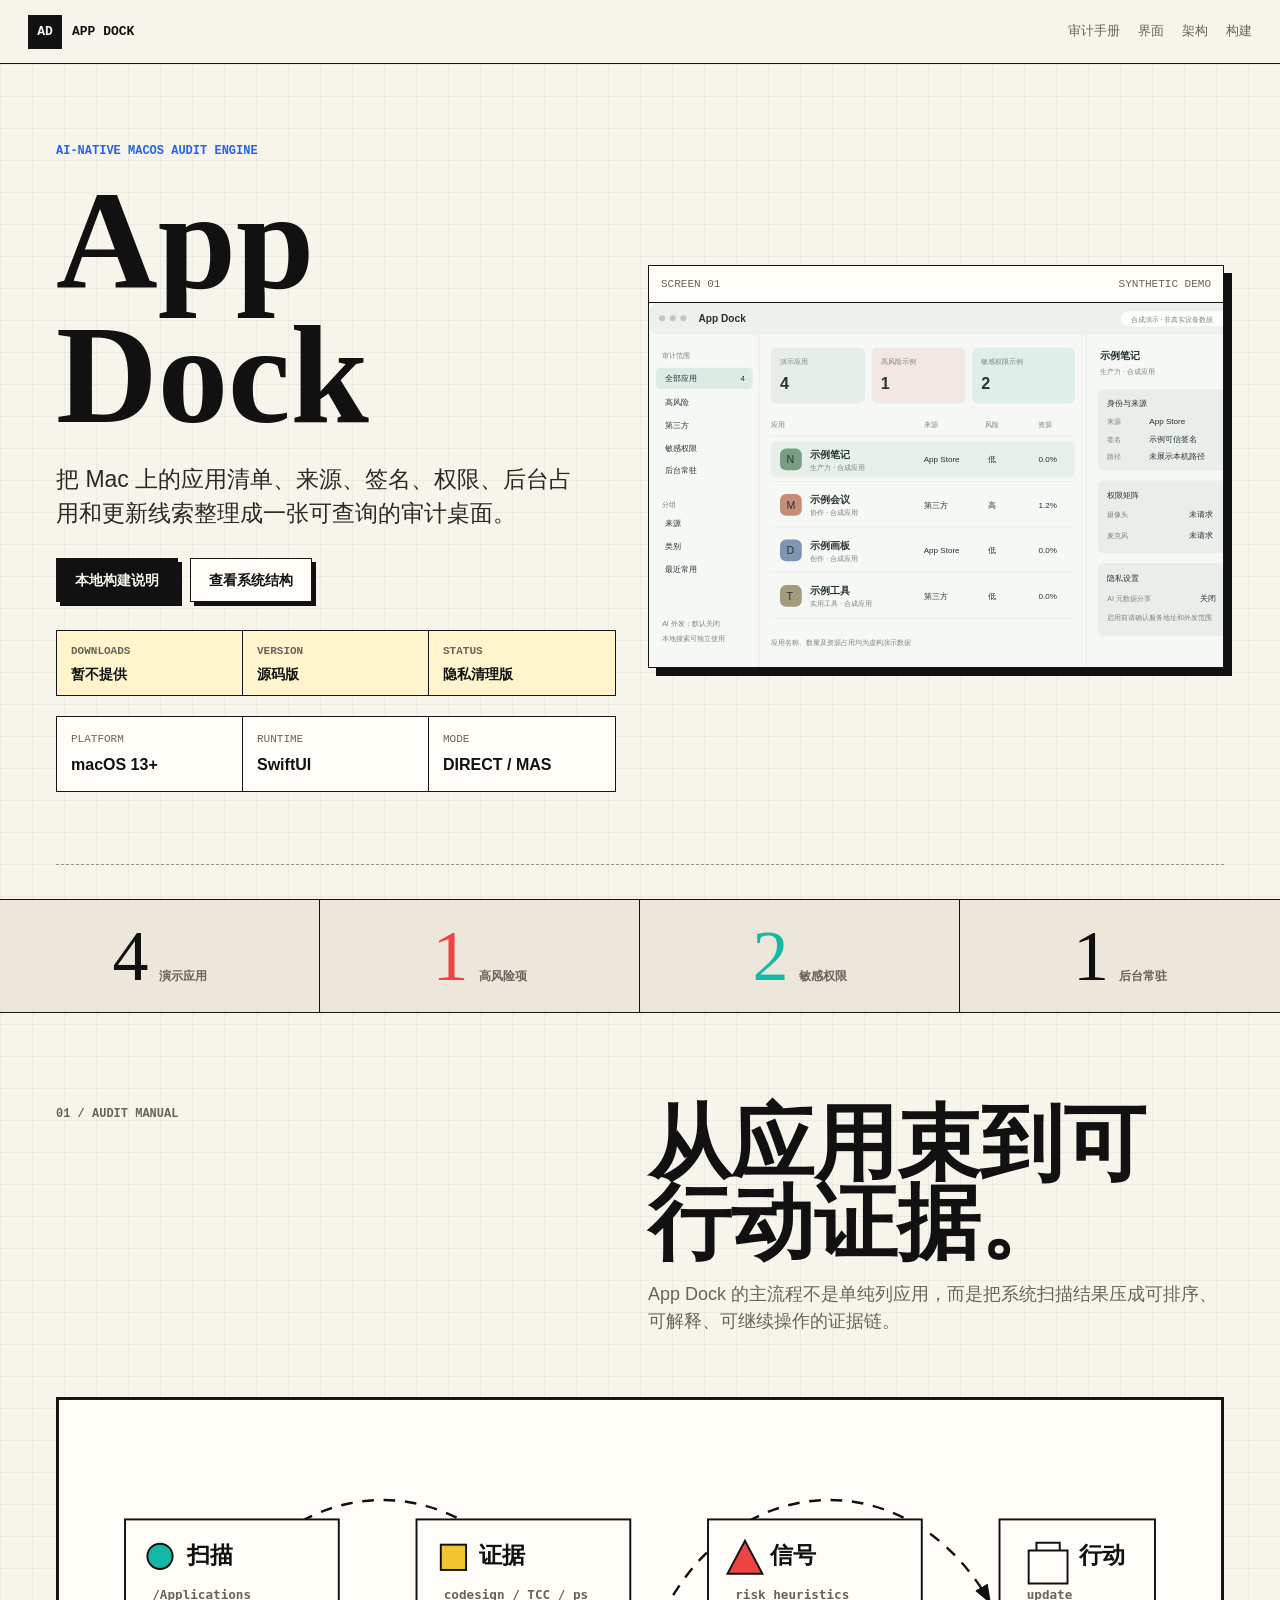
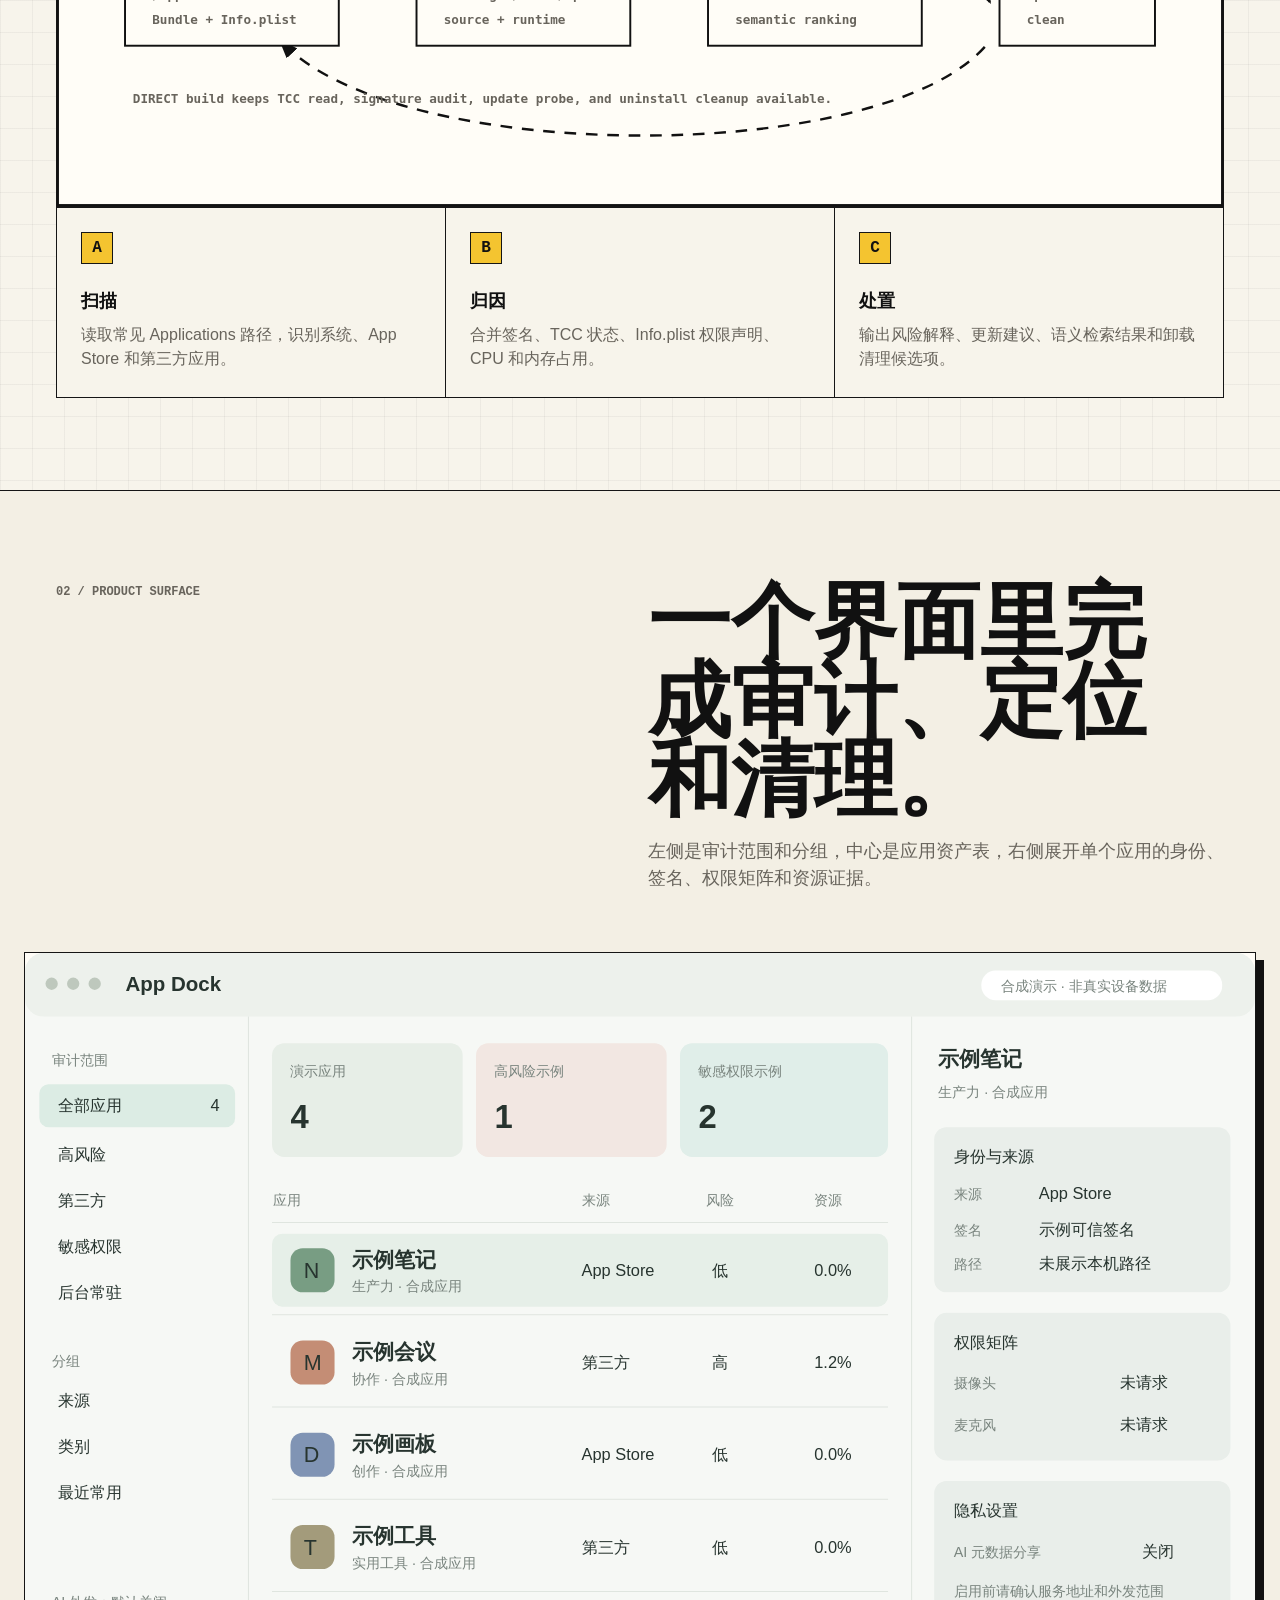
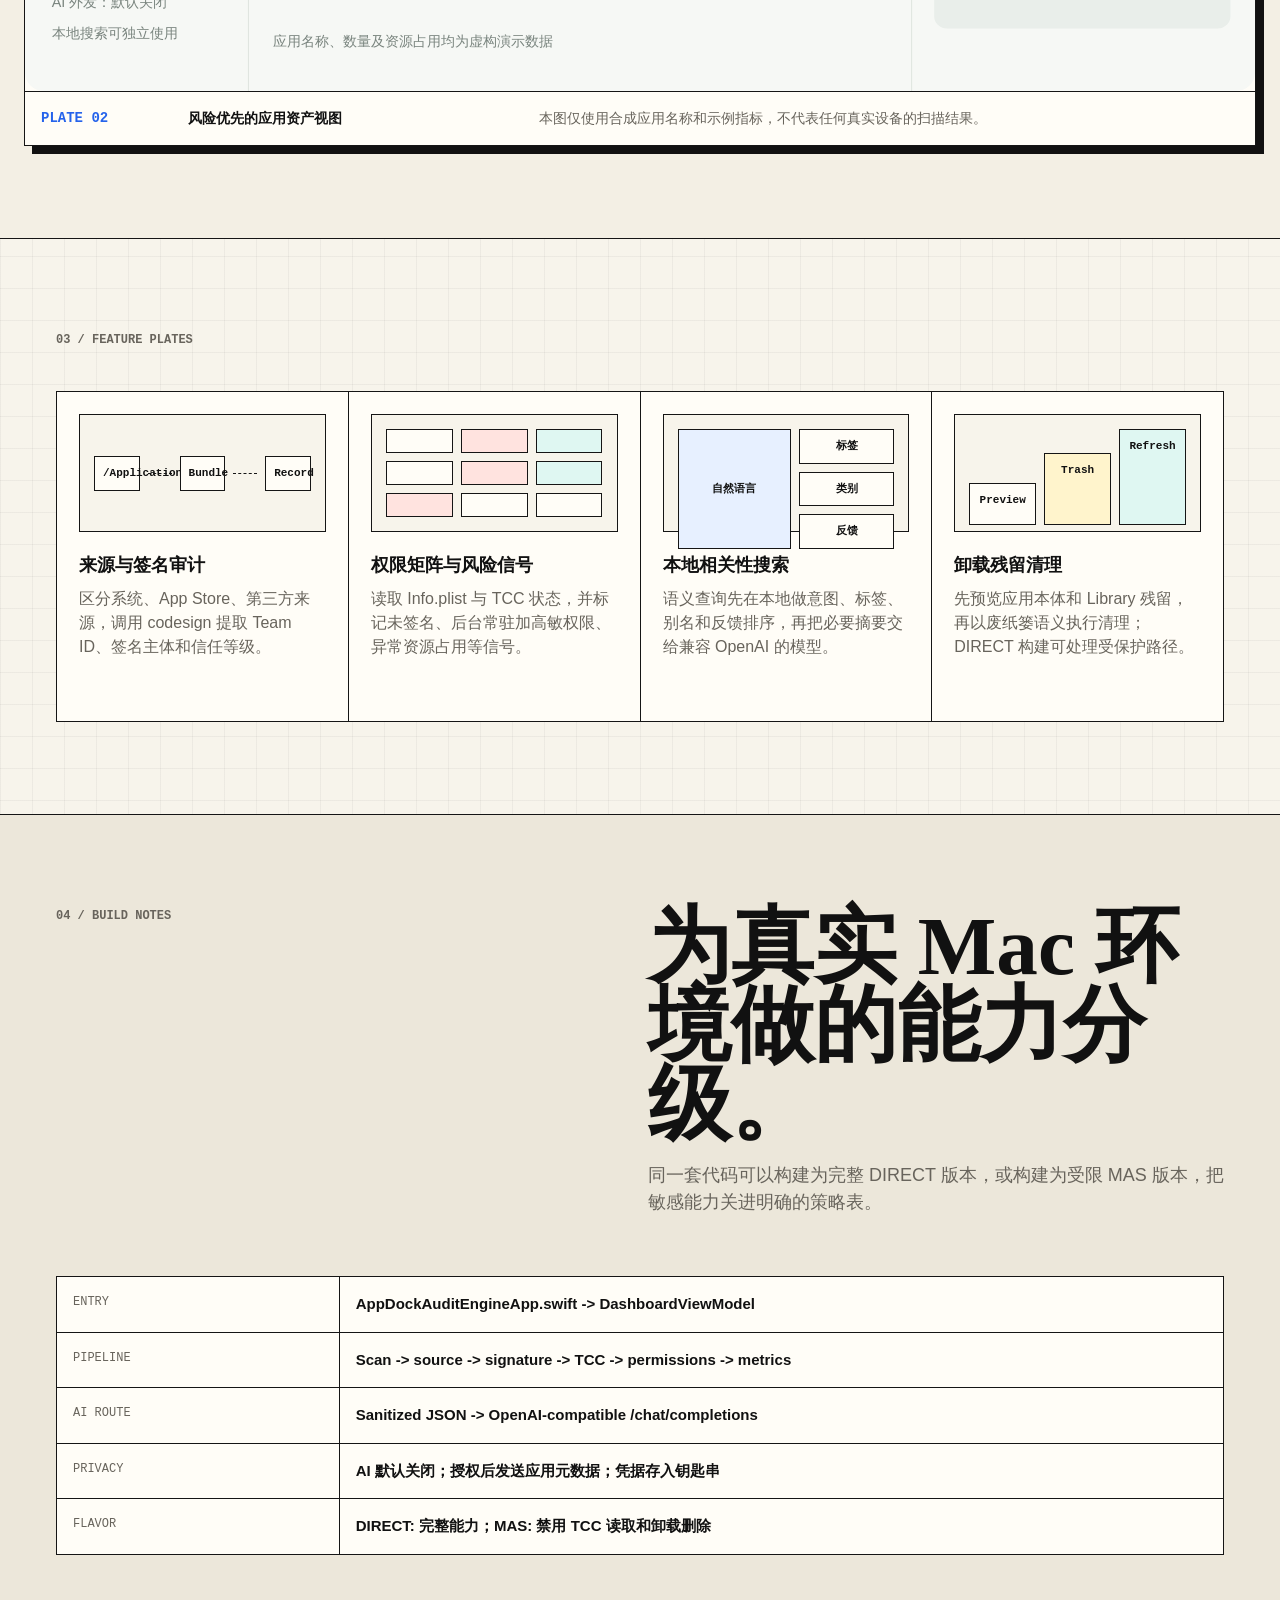
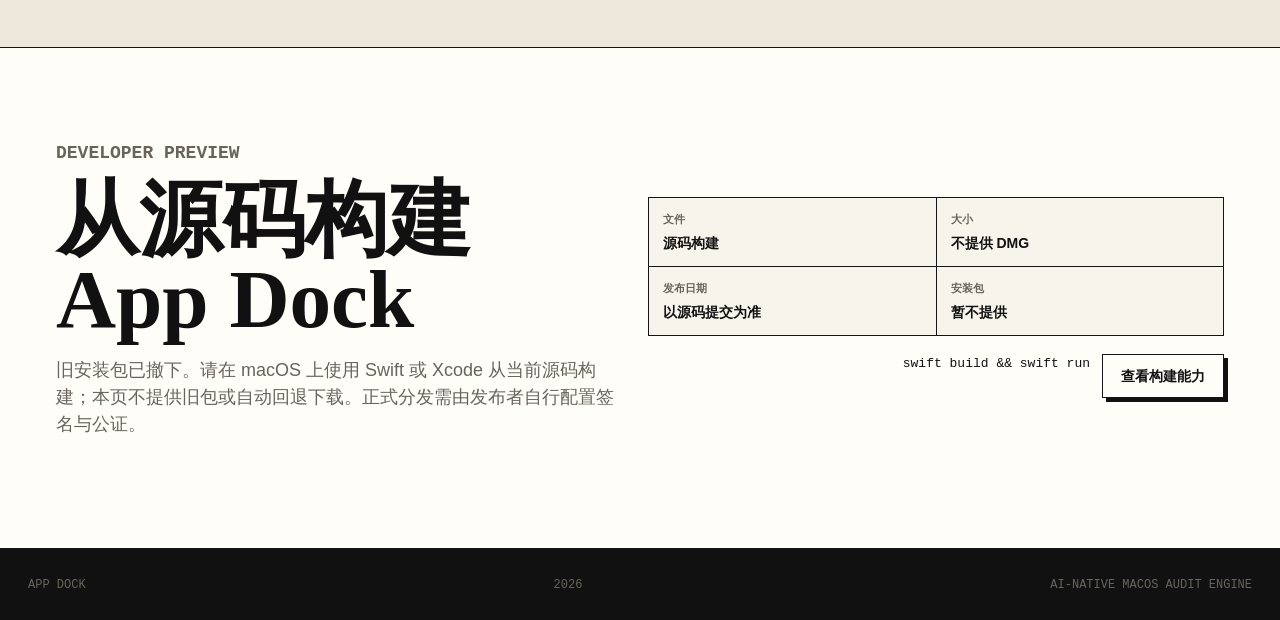
==== commit 64165091: "fix: remove private artifacts and protect local credentials and AI data" ====
--- a/site/index.html
+++ b/site/index.html
@@ -6,7 +6,7 @@
     <title>App Dock - AI-Native macOS App Audit</title>
     <meta
       name="description"
-      content="App Dock 是一款 AI-native macOS 应用审计工具，公开预览版已完成 Developer ID 签名、公证和 stapling，可从 GitHub Release 下载。"
+      content="App Dock 是一款 macOS 应用审计工具。此页面使用合成演示数据，提供隐私清理后的源码构建说明。"
     >
     <meta name="theme-color" content="#f7f4eb">
     <link rel="icon" href="assets/favicon.svg" type="image/svg+xml">
@@ -25,7 +25,7 @@
         <a href="#manual">审计手册</a>
         <a href="#screens">界面</a>
         <a href="#architecture">架构</a>
-        <a href="#download">下载</a>
+        <a href="#download">构建</a>
       </nav>
     </header>
 
@@ -38,21 +38,21 @@
             把 Mac 上的应用清单、来源、签名、权限、后台占用和更新线索整理成一张可查询的审计桌面。
           </p>
           <div class="hero-actions">
-            <a class="button primary" href="https://github.com/thiagoisgood/app_dock/releases" data-release-download>下载公开预览版</a>
+            <a class="button primary" href="#download">本地构建说明</a>
             <a class="button secondary" href="#architecture">查看系统结构</a>
           </div>
           <div class="release-panel" aria-live="polite">
             <div>
               <span>Downloads</span>
-              <strong data-release-count>读取中</strong>
+              <strong data-release-count>暂不提供</strong>
             </div>
             <div>
               <span>Version</span>
-              <strong data-release-version>GitHub Release</strong>
+              <strong data-release-version>源码版</strong>
             </div>
             <div>
               <span>Status</span>
-              <strong data-release-status>公开预览版</strong>
+              <strong data-release-status>隐私清理版</strong>
             </div>
           </div>
           <dl class="hero-facts" aria-label="项目事实">
@@ -71,30 +71,30 @@
           </dl>
         </div>
 
-        <div class="hero-plate reveal" aria-label="App Dock 应用界面截图">
+        <div class="hero-plate reveal" aria-label="App Dock 合成演示界面">
           <div class="plate-label">
             <span>SCREEN 01</span>
-            <span>Audit dashboard</span>
-          </div>
-          <img src="assets/app-dock-dashboard.png" alt="App Dock 审计仪表盘，显示应用列表、风险指标、权限矩阵和一键卸载清理区域">
-        </div>
-      </section>
-
-      <section class="index-strip" aria-label="示例扫描指标">
-        <div>
-          <span class="metric-number">152</span>
-          <span class="metric-label">应用样本</span>
-        </div>
-        <div>
-          <span class="metric-number danger">36</span>
+            <span>Synthetic demo</span>
+          </div>
+          <img src="assets/app-dock-demo.svg" alt="App Dock 合成演示图，不包含真实用户的应用或目录">
+        </div>
+      </section>
+
+      <section class="index-strip" aria-label="合成演示指标">
+        <div>
+          <span class="metric-number">4</span>
+          <span class="metric-label">演示应用</span>
+        </div>
+        <div>
+          <span class="metric-number danger">1</span>
           <span class="metric-label">高风险项</span>
         </div>
         <div>
-          <span class="metric-number accent">64</span>
+          <span class="metric-number accent">2</span>
           <span class="metric-label">敏感权限</span>
         </div>
         <div>
-          <span class="metric-number">54</span>
+          <span class="metric-number">1</span>
           <span class="metric-label">后台常驻</span>
         </div>
       </section>
@@ -140,11 +140,11 @@
           </div>
         </div>
         <figure class="screenshot-board reveal">
-          <img src="assets/app-dock-dashboard.png" alt="App Dock 主界面截图">
+          <img src="assets/app-dock-demo.svg" alt="App Dock 合成演示图">
           <figcaption>
             <span>Plate 02</span>
             <strong>风险优先的应用资产视图</strong>
-            <em>截图中的示例扫描展示了高风险、第三方、敏感权限、后台常驻和可更新等审计入口。</em>
+            <em>本图仅使用合成应用名称和示例指标，不代表任何真实设备的扫描结果。</em>
           </figcaption>
         </figure>
       </section>
@@ -218,7 +218,7 @@
             </div>
             <div role="row">
               <span role="cell">Privacy</span>
-              <strong role="cell">只发送最小化应用摘要，payload 默认限制在 1024 bytes</strong>
+              <strong role="cell">AI 默认关闭；授权后发送应用元数据；凭据存入钥匙串</strong>
             </div>
             <div role="row">
               <span role="cell">Flavor</span>
@@ -231,33 +231,33 @@
       <section id="download" class="download-section section-grid">
         <div class="download-copy reveal">
           <p class="eyebrow">Developer Preview</p>
-          <h2>下载 App Dock 1.0 预览版</h2>
+          <h2>从源码构建 App Dock</h2>
           <p>
-            公开预览版已经完成 Developer ID 签名、公证和 stapling。若 GitHub Release 已发布，页面会读取 Release asset 的真实下载次数；否则先使用站点 downloads 目录中的 DMG。
+            旧安装包已撤下。请在 macOS 上使用 Swift 或 Xcode 从当前源码构建；本页不提供旧包或自动回退下载。正式分发需由发布者自行配置签名与公证。
           </p>
         </div>
         <div class="download-panel reveal">
           <div class="release-ledger" aria-live="polite">
             <div>
               <span>文件</span>
-              <strong data-release-filename>正在读取 GitHub Release</strong>
+              <strong data-release-filename>源码构建</strong>
             </div>
             <div>
               <span>大小</span>
-              <strong data-release-size>--</strong>
+              <strong data-release-size>不提供 DMG</strong>
             </div>
             <div>
               <span>发布日期</span>
-              <strong data-release-date>--</strong>
-            </div>
-            <div>
-              <span>下载次数</span>
-              <strong data-release-count>读取中</strong>
+              <strong data-release-date>以源码提交为准</strong>
+            </div>
+            <div>
+              <span>安装包</span>
+              <strong data-release-count>暂不提供</strong>
             </div>
           </div>
           <div class="download-actions">
-            <a class="button primary" href="https://github.com/thiagoisgood/app_dock/releases" data-release-download>下载 DMG</a>
-            <a class="button secondary" href="https://github.com/thiagoisgood/app_dock/releases" data-release-link>GitHub Releases</a>
+            <code>swift build &amp;&amp; swift run</code>
+            <a class="button secondary" href="#architecture">查看构建能力</a>
           </div>
         </div>
       </section>
